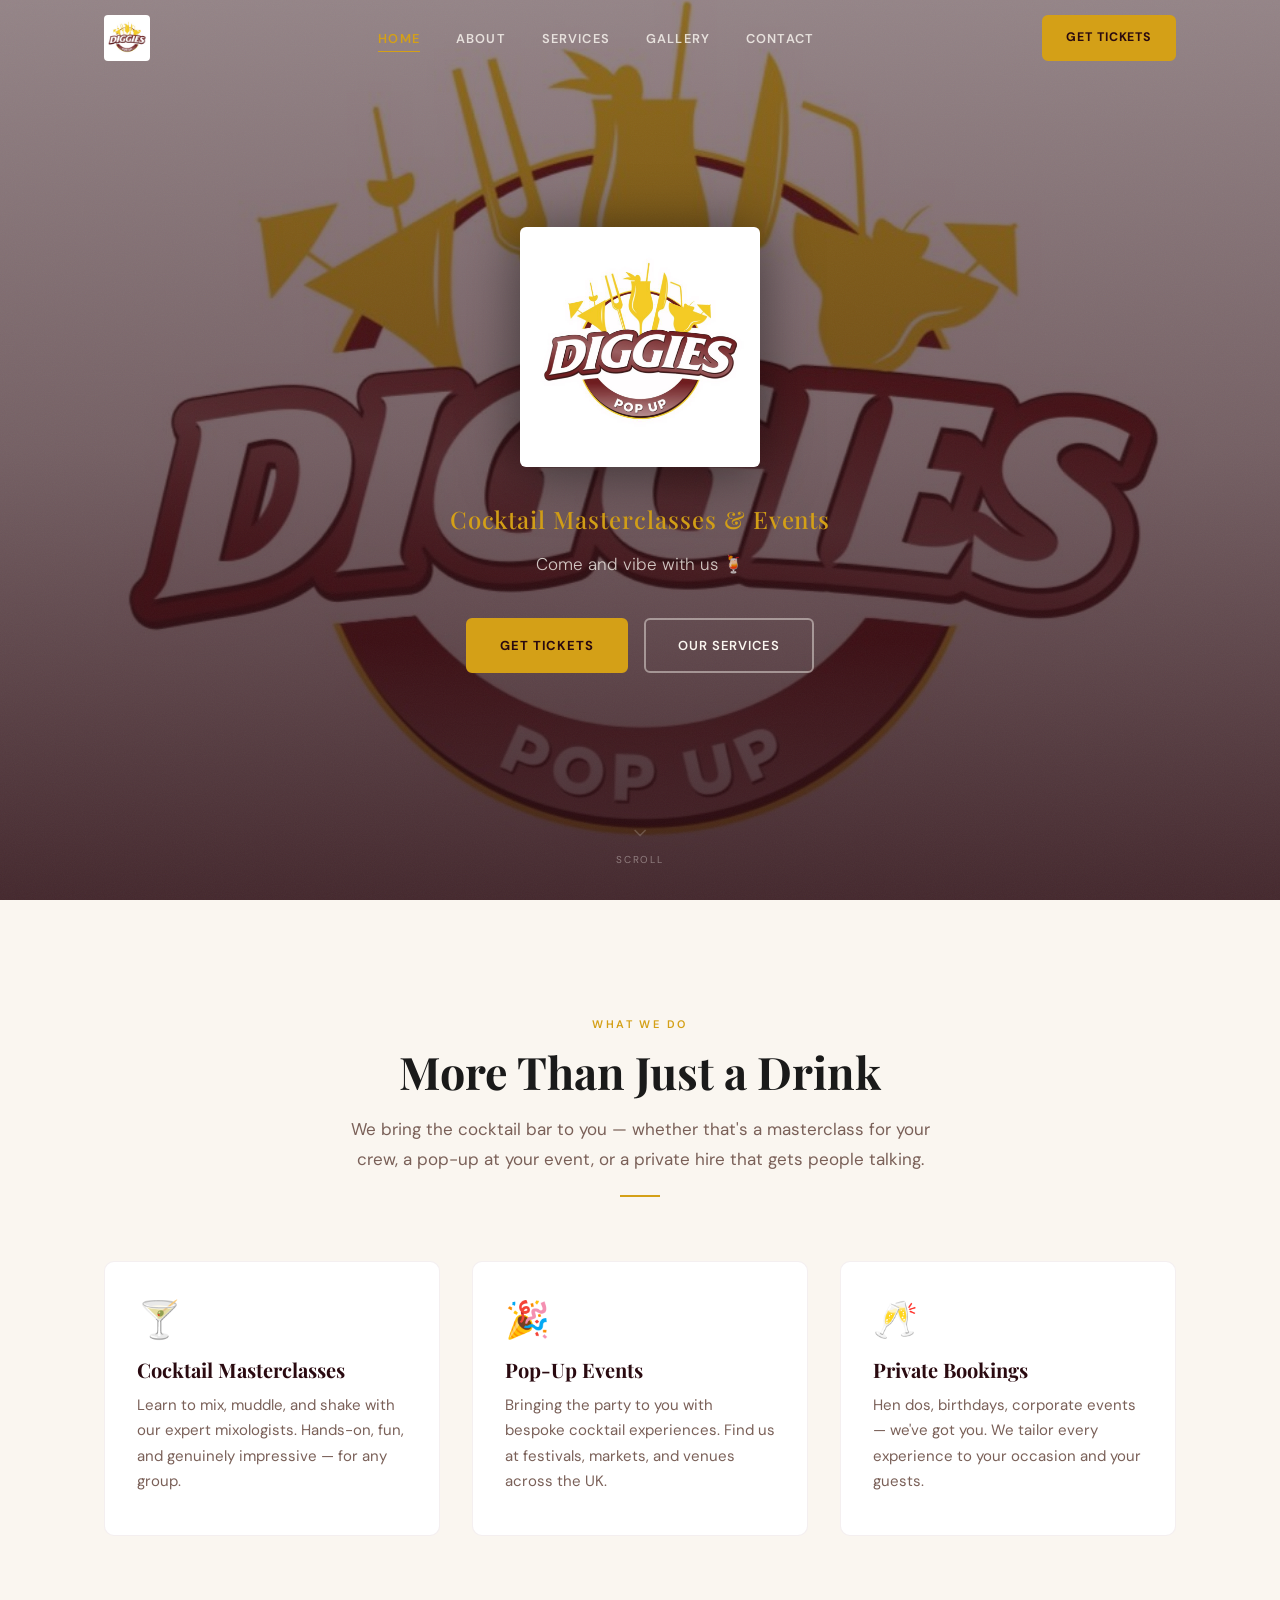
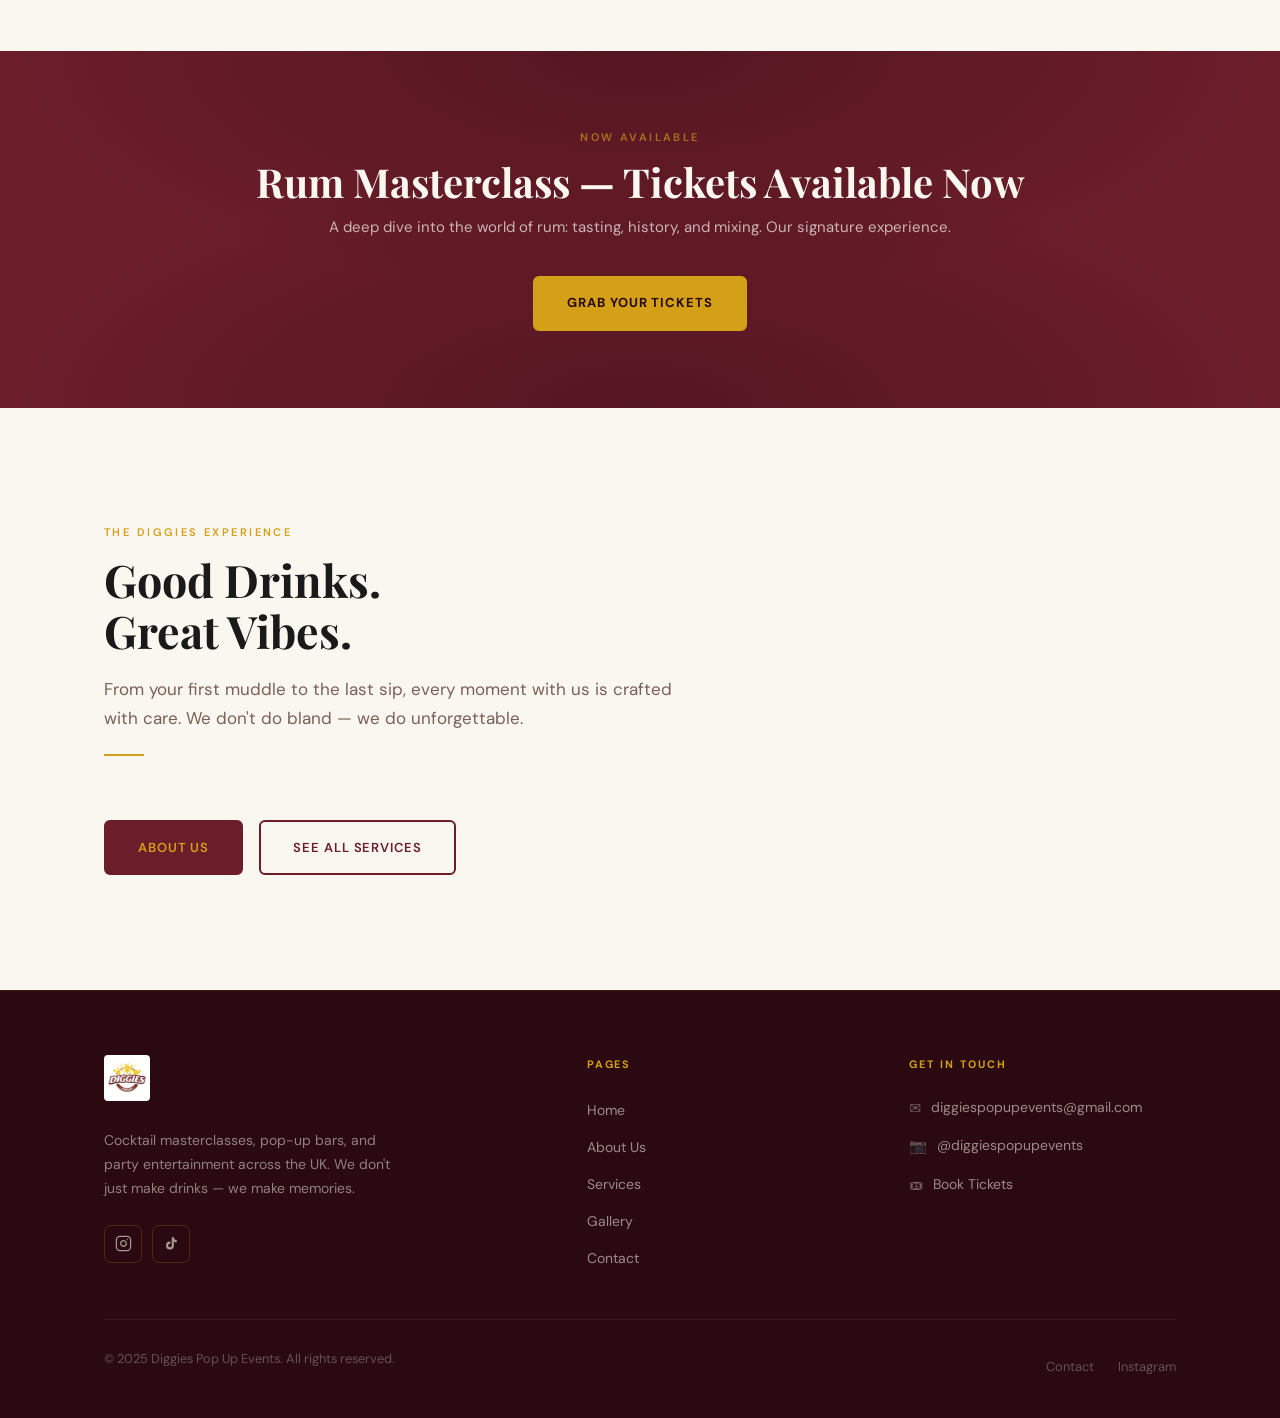
==== index.html @ a3505091 "Initial build — Diggies Pop Up Events website 5-page static site: Home (video hero), About, Services" ====
<!DOCTYPE html>
<html lang="en">
<head>
  <meta charset="UTF-8">
  <meta name="viewport" content="width=device-width, initial-scale=1.0">
  <meta name="description" content="Diggies Pop Up Events — Cocktail masterclasses, pop-up bars, and party entertainment. Book your next experience now!">

  <!-- Open Graph -->
  <meta property="og:type"        content="website">
  <meta property="og:title"       content="Diggies Pop Up Events — Cocktail Masterclasses &amp; Events">
  <meta property="og:description" content="Cocktail masterclasses, pop-up bars, and party entertainment. Book your next experience now!">
  <meta property="og:image"       content="assets/logo.jpg">
  <meta property="og:url"         content="https://diggiespopupevents.netlify.app/">

  <!-- Twitter Card -->
  <meta name="twitter:card"        content="summary_large_image">
  <meta name="twitter:title"       content="Diggies Pop Up Events">
  <meta name="twitter:description" content="Cocktail masterclasses, pop-up bars, and party entertainment.">
  <meta name="twitter:image"       content="assets/logo.jpg">

  <title>Diggies Pop Up Events — Cocktail Masterclasses &amp; Events</title>

  <!-- Favicon -->
  <link rel="icon"             type="image/jpeg" href="assets/logo.jpg">
  <link rel="apple-touch-icon"                   href="assets/logo.jpg">

  <!-- Fonts -->
  <link rel="preconnect" href="https://fonts.googleapis.com">
  <link rel="preconnect" href="https://fonts.gstatic.com" crossorigin>
  <link href="https://fonts.googleapis.com/css2?family=Playfair+Display:ital,wght@0,400;0,500;0,600;0,700;0,900;1,400;1,500&family=DM+Sans:ital,opsz,wght@0,9..40,300;0,9..40,400;0,9..40,500;0,9..40,600;1,9..40,400&display=swap" rel="stylesheet">

  <link rel="stylesheet" href="css/style.css">
</head>
<body class="page-home">

  <!-- ============================================================
       NAVIGATION
  ============================================================ -->
  <nav class="nav" role="navigation" aria-label="Main navigation">
    <div class="nav__inner">
      <a href="index.html" class="nav__logo" aria-label="Diggies Pop Up Events — Home">
        <img src="assets/logo.jpg" alt="Diggies Pop Up Events logo" width="46" height="46">
      </a>

      <ul class="nav__links" role="list">
        <li><a href="index.html"    class="nav__link active">Home</a></li>
        <li><a href="about.html"    class="nav__link">About</a></li>
        <li><a href="services.html" class="nav__link">Services</a></li>
        <li><a href="gallery.html"  class="nav__link">Gallery</a></li>
        <li><a href="contact.html"  class="nav__link">Contact</a></li>
      </ul>

      <div class="nav__cta">
        <a href="https://www.tickettailor.com/events/diggiespopupevents/2142839"
           target="_blank" rel="noopener noreferrer"
           class="btn btn--gold">Get Tickets</a>
      </div>

      <button class="nav__hamburger"
              aria-label="Open navigation menu"
              aria-expanded="false"
              aria-controls="mobile-menu">
        <span></span>
        <span></span>
        <span></span>
      </button>
    </div>
  </nav>

  <!-- Mobile slide-in panel -->
  <div class="nav__mobile" id="mobile-menu" role="dialog" aria-modal="true" aria-label="Navigation menu">
    <a href="index.html"    class="nav__mobile-link active">Home</a>
    <a href="about.html"    class="nav__mobile-link">About</a>
    <a href="services.html" class="nav__mobile-link">Services</a>
    <a href="gallery.html"  class="nav__mobile-link">Gallery</a>
    <a href="contact.html"  class="nav__mobile-link">Contact</a>
    <a href="https://www.tickettailor.com/events/diggiespopupevents/2142839"
       target="_blank" rel="noopener noreferrer"
       class="btn btn--gold">Get Tickets</a>
  </div>
  <div class="nav__overlay" aria-hidden="true"></div>

  <main>

    <!-- ============================================================
         HERO — Video Background
    ============================================================ -->
    <section class="hero" aria-label="Hero">
      <video
        class="hero__video"
        src="assets/intro.mp4"
        autoplay muted loop playsinline
        poster="assets/logo.jpg"
        aria-hidden="true">
      </video>

      <div class="hero__overlay" aria-hidden="true"></div>
      <div class="hero__grain"   aria-hidden="true"></div>

      <div class="hero__content">
        <img
          src="assets/logo.jpg"
          alt="Diggies Pop Up Events"
          class="hero__logo">

        <p class="hero__tagline">Cocktail Masterclasses &amp; Events</p>
        <p class="hero__subtagline">Come and vibe with us 🍹</p>

        <div class="hero__cta">
          <a href="https://www.tickettailor.com/events/diggiespopupevents/2142839"
             target="_blank" rel="noopener noreferrer"
             class="btn btn--gold">Get Tickets</a>
          <a href="services.html" class="btn btn--outline-cream">Our Services</a>
        </div>
      </div>

      <!-- Animated scroll hint -->
      <div class="scroll-indicator" aria-hidden="true">
        <svg xmlns="http://www.w3.org/2000/svg" width="20" height="20" viewBox="0 0 24 24"
             fill="none" stroke="currentColor" stroke-width="2" stroke-linecap="round" stroke-linejoin="round">
          <polyline points="6 9 12 15 18 9"/>
        </svg>
        <span>Scroll</span>
      </div>
    </section>

    <!-- ============================================================
         WHAT WE DO — 3 Cards
    ============================================================ -->
    <section class="section section--cream what-we-do" aria-labelledby="what-we-do-heading">
      <div class="container">
        <div class="section-header section-header--center">
          <span class="section-label">What We Do</span>
          <h2 class="section-title" id="what-we-do-heading">More Than Just a Drink</h2>
          <p class="section-intro">
            We bring the cocktail bar to you — whether that's a masterclass for your crew,
            a pop-up at your event, or a private hire that gets people talking.
          </p>
          <span class="gold-line"></span>
        </div>

        <div class="cards-grid">
          <div class="card reveal reveal-d1">
            <span class="card__icon">🍸</span>
            <h3 class="card__title">Cocktail Masterclasses</h3>
            <p class="card__text">
              Learn to mix, muddle, and shake with our expert mixologists.
              Hands-on, fun, and genuinely impressive — for any group.
            </p>
          </div>

          <div class="card reveal reveal-d2">
            <span class="card__icon">🎉</span>
            <h3 class="card__title">Pop-Up Events</h3>
            <p class="card__text">
              Bringing the party to you with bespoke cocktail experiences.
              Find us at festivals, markets, and venues across the UK.
            </p>
          </div>

          <div class="card reveal reveal-d3">
            <span class="card__icon">🥂</span>
            <h3 class="card__title">Private Bookings</h3>
            <p class="card__text">
              Hen dos, birthdays, corporate events — we've got you.
              We tailor every experience to your occasion and your guests.
            </p>
          </div>
        </div>
      </div>
    </section>

    <!-- ============================================================
         NEXT EVENT — Callout Banner
    ============================================================ -->
    <section class="event-banner" aria-labelledby="event-heading">
      <div class="container">
        <div class="event-banner__content reveal">
          <span class="event-banner__eyebrow">Now Available</span>
          <h2 class="event-banner__title" id="event-heading">Rum Masterclass — Tickets Available Now</h2>
          <p class="event-banner__subtitle">
            A deep dive into the world of rum: tasting, history, and mixing. Our signature experience.
          </p>
          <a href="https://www.tickettailor.com/events/diggiespopupevents/2142839"
             target="_blank" rel="noopener noreferrer"
             class="btn btn--gold">Grab Your Tickets</a>
        </div>
      </div>
    </section>

    <!-- ============================================================
         WHY CHOOSE US — Brief teaser
    ============================================================ -->
    <section class="section section--cream" aria-labelledby="vibe-heading">
      <div class="container">
        <div class="section-header">
          <span class="section-label">The Diggies Experience</span>
          <h2 class="section-title" id="vibe-heading">Good Drinks.<br>Great Vibes.</h2>
          <p class="section-intro">
            From your first muddle to the last sip, every moment with us is crafted with care.
            We don't do bland — we do unforgettable.
          </p>
          <span class="gold-line"></span>
        </div>

        <div style="display:flex;gap:1rem;flex-wrap:wrap;" class="reveal">
          <a href="about.html"    class="btn btn--primary">About Us</a>
          <a href="services.html" class="btn btn--outline-gold" style="color:var(--burgundy);border-color:var(--burgundy);">See All Services</a>
        </div>
      </div>
    </section>

  </main>

  <!-- ============================================================
       FOOTER
  ============================================================ -->
  <footer class="footer">
    <div class="container">
      <div class="footer__grid">

        <!-- Brand column -->
        <div class="footer__brand">
          <a href="index.html" class="footer__brand-logo">
            <img src="assets/logo.jpg" alt="Diggies Pop Up Events" width="46" height="46">
          </a>
          <p>Cocktail masterclasses, pop-up bars, and party entertainment across the UK. We don't just make drinks — we make memories.</p>
          <div class="footer__socials">
            <a href="https://www.instagram.com/diggiespopupevents"
               target="_blank" rel="noopener noreferrer"
               class="footer__social-btn" aria-label="Follow us on Instagram">
              <svg xmlns="http://www.w3.org/2000/svg" width="17" height="17" viewBox="0 0 24 24"
                   fill="none" stroke="currentColor" stroke-width="1.75" stroke-linecap="round" stroke-linejoin="round">
                <rect x="2" y="2" width="20" height="20" rx="5" ry="5"/>
                <path d="M16 11.37A4 4 0 1 1 12.63 8 4 4 0 0 1 16 11.37z"/>
                <line x1="17.5" y1="6.5" x2="17.51" y2="6.5"/>
              </svg>
            </a>
            <a href="https://www.tiktok.com/@diggiespopupevents"
               target="_blank" rel="noopener noreferrer"
               class="footer__social-btn" aria-label="Follow us on TikTok">
              <svg xmlns="http://www.w3.org/2000/svg" width="15" height="15" viewBox="0 0 24 24" fill="currentColor">
                <path d="M19.59 6.69a4.83 4.83 0 0 1-3.77-4.25V2h-3.45v13.67a2.89 2.89 0 0 1-2.88 2.5 2.89 2.89 0 0 1-2.89-2.89 2.89 2.89 0 0 1 2.89-2.89c.28 0 .54.04.79.1V9.01a6.27 6.27 0 0 0-.79-.05 6.34 6.34 0 0 0-6.34 6.34 6.34 6.34 0 0 0 6.34 6.34 6.34 6.34 0 0 0 6.33-6.34v-6.7a8.18 8.18 0 0 0 4.78 1.52v-3.4a4.85 4.85 0 0 1-1.01-.03z"/>
              </svg>
            </a>
          </div>
        </div>

        <!-- Navigation column -->
        <div>
          <p class="footer__col-title">Pages</p>
          <ul class="footer__nav-list" role="list">
            <li><a href="index.html"    class="footer__nav-link">Home</a></li>
            <li><a href="about.html"    class="footer__nav-link">About Us</a></li>
            <li><a href="services.html" class="footer__nav-link">Services</a></li>
            <li><a href="gallery.html"  class="footer__nav-link">Gallery</a></li>
            <li><a href="contact.html"  class="footer__nav-link">Contact</a></li>
          </ul>
        </div>

        <!-- Contact column -->
        <div>
          <p class="footer__col-title">Get In Touch</p>
          <ul class="footer__info-list" role="list">
            <li>
              <a href="mailto:diggiespopupevents@gmail.com" class="footer__info-item">
                <span class="info-icon">✉</span>
                diggiespopupevents@gmail.com
              </a>
            </li>
            <li>
              <a href="https://www.instagram.com/diggiespopupevents"
                 target="_blank" rel="noopener noreferrer"
                 class="footer__info-item">
                <span class="info-icon">📷</span>
                @diggiespopupevents
              </a>
            </li>
            <li>
              <a href="https://www.tickettailor.com/events/diggiespopupevents/2142839"
                 target="_blank" rel="noopener noreferrer"
                 class="footer__info-item">
                <span class="info-icon">🎟</span>
                Book Tickets
              </a>
            </li>
          </ul>
        </div>

      </div><!-- /footer__grid -->

      <div class="footer__bottom">
        <p class="footer__copy">© 2025 Diggies Pop Up Events. All rights reserved.</p>
        <div class="footer__bottom-links">
          <a href="contact.html" class="footer__bottom-link">Contact</a>
          <a href="https://www.instagram.com/diggiespopupevents" target="_blank" rel="noopener noreferrer" class="footer__bottom-link">Instagram</a>
        </div>
      </div>

    </div>
  </footer>

  <script src="js/main.js"></script>
</body>
</html>
---- css/style.css ----
/* ============================================================
   DIGGIES POP UP EVENTS — Main Stylesheet
   ============================================================ */

/* --- Google Fonts --- */
@import url('https://fonts.googleapis.com/css2?family=Playfair+Display:ital,wght@0,400;0,500;0,600;0,700;0,900;1,400;1,500&family=DM+Sans:ital,opsz,wght@0,9..40,300;0,9..40,400;0,9..40,500;0,9..40,600;1,9..40,400&display=swap');

/* ============================================================
   CSS VARIABLES
   ============================================================ */
:root {
  /* Brand Colours */
  --burgundy:       #6B1D2A;
  --burgundy-light: #8B2D3E;
  --gold:           #D4A017;
  --gold-light:     #E8B832;
  --dark:           #2A0A10;
  --cream:          #FAF6F0;
  --cream-dark:     #F0E8DC;
  --text-dark:      #1A1A1A;
  --text-muted:     #7A6058;
  --white:          #FFFFFF;

  /* Typography */
  --font-heading: 'Playfair Display', Georgia, 'Times New Roman', serif;
  --font-body:    'DM Sans', system-ui, -apple-system, sans-serif;

  /* Motion */
  --transition:      0.3s ease;
  --transition-slow: 0.5s ease;

  /* Geometry */
  --radius:    10px;
  --radius-sm: 6px;

  /* Layout */
  --nav-height:      76px;
  --container-max:   1200px;
  --container-pad:   clamp(1.5rem, 5vw, 4rem);
  --section-pad:     clamp(5rem, 9vw, 8rem);
}

/* ============================================================
   RESET & BASE
   ============================================================ */
*, *::before, *::after { box-sizing: border-box; margin: 0; padding: 0; }

html {
  scroll-behavior: smooth;
  font-size: 16px;
  -webkit-text-size-adjust: 100%;
}

body {
  font-family: var(--font-body);
  color: var(--text-dark);
  background-color: var(--cream);
  line-height: 1.7;
  overflow-x: hidden;
  -webkit-font-smoothing: antialiased;
  -moz-osx-font-smoothing: grayscale;
}

img, video { max-width: 100%; display: block; }
a { color: inherit; text-decoration: none; }
ul { list-style: none; }
button { cursor: pointer; border: none; background: none; font-family: inherit; }
p { margin-bottom: 1rem; }
p:last-child { margin-bottom: 0; }

/* ============================================================
   TYPOGRAPHY
   ============================================================ */
h1, h2, h3, h4, h5 {
  font-family: var(--font-heading);
  line-height: 1.15;
  font-weight: 700;
}

h1 { font-size: clamp(2.25rem, 5.5vw, 4rem); }
h2 { font-size: clamp(1.875rem, 3.5vw, 2.875rem); }
h3 { font-size: clamp(1.25rem, 2.5vw, 1.625rem); }
h4 { font-size: 1.125rem; }

/* ============================================================
   LAYOUT UTILITIES
   ============================================================ */
.container {
  max-width: var(--container-max);
  margin: 0 auto;
  padding: 0 var(--container-pad);
}

.section { padding: var(--section-pad) 0; }
.section--dark     { background-color: var(--dark);     color: var(--cream); }
.section--burgundy { background-color: var(--burgundy); color: var(--cream); }
.section--cream    { background-color: var(--cream);    color: var(--text-dark); }
.section--white    { background-color: var(--white);    color: var(--text-dark); }

.section-label {
  font-family: var(--font-body);
  font-size: 0.6875rem;
  font-weight: 600;
  letter-spacing: 0.22em;
  text-transform: uppercase;
  color: var(--gold);
  display: block;
  margin-bottom: 0.75rem;
}

.section-title {
  margin-bottom: 1.125rem;
}

.section-intro {
  font-size: 1.0625rem;
  color: var(--text-muted);
  max-width: 580px;
  line-height: 1.75;
}

.section--dark .section-intro,
.section--burgundy .section-intro {
  color: rgba(250, 246, 240, 0.72);
}

.section-header {
  margin-bottom: clamp(2.5rem, 5vw, 4.5rem);
}

.section-header--center {
  text-align: center;
}

.section-header--center .section-intro {
  margin: 0 auto;
}

/* Gold accent line */
.gold-line {
  display: block;
  width: 40px;
  height: 2px;
  background: var(--gold);
  margin-top: 1.25rem;
}

.section-header--center .gold-line {
  margin-left: auto;
  margin-right: auto;
}

/* ============================================================
   BUTTONS
   ============================================================ */
.btn {
  display: inline-flex;
  align-items: center;
  gap: 0.5rem;
  padding: 0.9rem 2rem;
  font-family: var(--font-body);
  font-size: 0.8125rem;
  font-weight: 600;
  letter-spacing: 0.07em;
  text-transform: uppercase;
  border-radius: var(--radius-sm);
  transition: all var(--transition);
  cursor: pointer;
  white-space: nowrap;
  position: relative;
}

.btn--primary {
  background-color: var(--burgundy);
  color: var(--gold);
  border: 2px solid var(--burgundy);
}
.btn--primary:hover {
  background-color: var(--dark);
  border-color: var(--dark);
  transform: translateY(-2px);
  box-shadow: 0 8px 24px rgba(42, 10, 16, 0.35);
}

.btn--gold {
  background-color: var(--gold);
  color: var(--dark);
  border: 2px solid var(--gold);
  font-weight: 700;
}
.btn--gold:hover {
  background-color: var(--gold-light);
  border-color: var(--gold-light);
  transform: translateY(-2px);
  box-shadow: 0 8px 24px rgba(212, 160, 23, 0.3);
}

.btn--outline-gold {
  background-color: transparent;
  color: var(--gold);
  border: 2px solid var(--gold);
}
.btn--outline-gold:hover {
  background-color: var(--gold);
  color: var(--dark);
  transform: translateY(-2px);
}

.btn--outline-cream {
  background-color: transparent;
  color: var(--cream);
  border: 2px solid rgba(250, 246, 240, 0.45);
}
.btn--outline-cream:hover {
  background-color: rgba(250, 246, 240, 0.1);
  border-color: var(--cream);
}

/* ============================================================
   NAVIGATION
   ============================================================ */
.nav {
  position: fixed;
  top: 0;
  left: 0;
  right: 0;
  z-index: 1000;
  height: var(--nav-height);
  transition: background-color 0.4s ease, box-shadow var(--transition), backdrop-filter 0.4s ease;
}

.nav--transparent { background-color: transparent; }

.nav--scrolled {
  background-color: rgba(42, 10, 16, 0.93);
  backdrop-filter: blur(14px);
  -webkit-backdrop-filter: blur(14px);
  box-shadow: 0 2px 24px rgba(0, 0, 0, 0.35);
}

.nav--solid {
  background-color: var(--dark);
  box-shadow: 0 2px 20px rgba(0, 0, 0, 0.25);
}

.nav__inner {
  max-width: var(--container-max);
  margin: 0 auto;
  padding: 0 var(--container-pad);
  height: 100%;
  display: flex;
  align-items: center;
  justify-content: space-between;
  gap: 2rem;
}

.nav__logo {
  flex-shrink: 0;
  display: flex;
  align-items: center;
  transition: opacity var(--transition);
}
.nav__logo:hover { opacity: 0.88; }
.nav__logo img {
  height: 46px;
  width: auto;
  object-fit: contain;
  border-radius: 4px;
}

.nav__links {
  display: flex;
  align-items: center;
  gap: 2.25rem;
}

.nav__link {
  font-size: 0.8rem;
  font-weight: 600;
  letter-spacing: 0.09em;
  text-transform: uppercase;
  color: rgba(250, 246, 240, 0.82);
  position: relative;
  transition: color var(--transition);
  padding-bottom: 2px;
}

.nav__link::after {
  content: '';
  position: absolute;
  bottom: -3px;
  left: 0;
  right: 0;
  height: 1px;
  background: var(--gold);
  transform: scaleX(0);
  transform-origin: left;
  transition: transform var(--transition);
}

.nav__link:hover,
.nav__link.active {
  color: var(--gold);
}

.nav__link:hover::after,
.nav__link.active::after {
  transform: scaleX(1);
}

.nav__cta { flex-shrink: 0; }
.nav__cta .btn {
  padding: 0.625rem 1.375rem;
  font-size: 0.775rem;
}

/* Hamburger */
.nav__hamburger {
  display: none;
  flex-direction: column;
  gap: 5px;
  padding: 8px;
  cursor: pointer;
  z-index: 1001;
  flex-shrink: 0;
}
.nav__hamburger span {
  display: block;
  width: 22px;
  height: 2px;
  background-color: var(--cream);
  border-radius: 2px;
  transition: all var(--transition);
  transform-origin: center;
}
.nav__hamburger.is-open span:nth-child(1) { transform: translateY(7px) rotate(45deg); }
.nav__hamburger.is-open span:nth-child(2) { opacity: 0; transform: scaleX(0); }
.nav__hamburger.is-open span:nth-child(3) { transform: translateY(-7px) rotate(-45deg); }

/* Mobile slide-in panel */
.nav__mobile {
  position: fixed;
  top: 0;
  right: 0;
  bottom: 0;
  width: min(300px, 82vw);
  background-color: var(--dark);
  z-index: 999;
  padding: calc(var(--nav-height) + 2.5rem) 2rem 2rem;
  display: flex;
  flex-direction: column;
  gap: 0;
  transform: translateX(100%);
  transition: transform 0.4s cubic-bezier(0.4, 0, 0.2, 1);
  border-left: 1px solid rgba(212, 160, 23, 0.18);
}
.nav__mobile.is-open { transform: translateX(0); }

.nav__mobile-link {
  font-family: var(--font-heading);
  font-size: 1.5rem;
  font-weight: 600;
  color: var(--cream);
  padding: 0.875rem 0;
  border-bottom: 1px solid rgba(250, 246, 240, 0.07);
  transition: color var(--transition);
  display: block;
}
.nav__mobile-link:hover,
.nav__mobile-link.active {
  color: var(--gold);
}
.nav__mobile .btn {
  margin-top: 2rem;
  text-align: center;
  justify-content: center;
}

.nav__overlay {
  position: fixed;
  inset: 0;
  background: rgba(0, 0, 0, 0.55);
  z-index: 998;
  opacity: 0;
  pointer-events: none;
  transition: opacity var(--transition-slow);
}
.nav__overlay.is-visible {
  opacity: 1;
  pointer-events: all;
}

/* ============================================================
   HERO SECTION (Homepage)
   ============================================================ */
.hero {
  position: relative;
  width: 100%;
  height: 100svh;
  min-height: 620px;
  display: flex;
  align-items: center;
  justify-content: center;
  overflow: hidden;
  text-align: center;
}

.hero__video {
  position: absolute;
  inset: 0;
  width: 100%;
  height: 100%;
  object-fit: cover;
  z-index: 0;
}

/* Layered overlay: dark gradient + vignette */
.hero__overlay {
  position: absolute;
  inset: 0;
  background:
    linear-gradient(to bottom,
      rgba(42, 10, 16, 0.5) 0%,
      rgba(42, 10, 16, 0.65) 50%,
      rgba(42, 10, 16, 0.88) 100%
    );
  z-index: 1;
}

/* Film-grain texture */
.hero__grain {
  position: absolute;
  inset: 0;
  z-index: 2;
  opacity: 0.045;
  background-image: url('data:image/svg+xml,<svg xmlns="http://www.w3.org/2000/svg" width="300" height="300"><filter id="n"><feTurbulence type="fractalNoise" baseFrequency="0.9" numOctaves="4" stitchTiles="stitch"/></filter><rect width="300" height="300" filter="url(%23n)"/></svg>');
  pointer-events: none;
}

.hero__content {
  position: relative;
  z-index: 3;
  padding: 2rem 1.5rem;
  max-width: 700px;
  animation: heroFadeUp 1s ease 0.15s both;
}

.hero__logo {
  max-width: clamp(150px, 28vw, 240px);
  margin: 0 auto 2rem;
  filter: drop-shadow(0 4px 28px rgba(0, 0, 0, 0.5));
  border-radius: 6px;
}

.hero__tagline {
  font-family: var(--font-heading);
  font-size: clamp(1.0625rem, 2.5vw, 1.5rem);
  font-weight: 500;
  color: var(--gold);
  letter-spacing: 0.04em;
  margin-bottom: 0.625rem;
}

.hero__subtagline {
  font-family: var(--font-body);
  font-size: clamp(0.9375rem, 2vw, 1.0625rem);
  color: rgba(250, 246, 240, 0.78);
  margin-bottom: 2.5rem;
  font-weight: 300;
}

.hero__cta {
  display: flex;
  flex-wrap: wrap;
  gap: 1rem;
  justify-content: center;
}

/* Animated scroll chevron */
.scroll-indicator {
  position: absolute;
  bottom: 2rem;
  left: 50%;
  transform: translateX(-50%);
  z-index: 3;
  display: flex;
  flex-direction: column;
  align-items: center;
  gap: 0.5rem;
  color: rgba(250, 246, 240, 0.4);
  font-size: 0.625rem;
  letter-spacing: 0.18em;
  text-transform: uppercase;
  animation: scrollBounce 2.5s ease-in-out infinite;
  pointer-events: none;
}
.scroll-indicator svg { opacity: 0.5; }

/* ============================================================
   PAGE BANNER (inner pages)
   ============================================================ */
.page-banner {
  position: relative;
  background-color: var(--dark);
  padding: calc(var(--nav-height) + 4rem) 0 4rem;
  overflow: hidden;
  text-align: center;
}

/* Subtle radial glow */
.page-banner::before {
  content: '';
  position: absolute;
  inset: 0;
  background:
    radial-gradient(ellipse 60% 80% at 25% 50%, rgba(107, 29, 42, 0.35) 0%, transparent 70%),
    radial-gradient(ellipse 60% 80% at 75% 50%, rgba(107, 29, 42, 0.2) 0%, transparent 70%);
  pointer-events: none;
}

/* Grain overlay */
.page-banner::after {
  content: '';
  position: absolute;
  inset: 0;
  opacity: 0.035;
  background-image: url('data:image/svg+xml,<svg xmlns="http://www.w3.org/2000/svg" width="300" height="300"><filter id="n"><feTurbulence type="fractalNoise" baseFrequency="0.9" numOctaves="4" stitchTiles="stitch"/></filter><rect width="300" height="300" filter="url(%23n)"/></svg>');
  pointer-events: none;
}

.page-banner__content { position: relative; z-index: 1; }

.page-banner__label {
  font-size: 0.6875rem;
  font-weight: 600;
  letter-spacing: 0.22em;
  text-transform: uppercase;
  color: rgba(212, 160, 23, 0.75);
  display: block;
  margin-bottom: 0.75rem;
}

.page-banner__title {
  font-family: var(--font-heading);
  font-size: clamp(2.25rem, 5.5vw, 3.75rem);
  color: var(--cream);
  font-weight: 700;
}

.page-banner__line {
  display: block;
  width: 40px;
  height: 2px;
  background: var(--gold);
  margin: 1.375rem auto 0;
}

/* ============================================================
   HOME — WHAT WE DO
   ============================================================ */
.cards-grid {
  display: grid;
  grid-template-columns: repeat(3, 1fr);
  gap: 2rem;
}

.card {
  background: var(--white);
  border-radius: var(--radius);
  padding: 2.5rem 2rem;
  border: 1px solid rgba(107, 29, 42, 0.07);
  transition: all var(--transition);
  position: relative;
  overflow: hidden;
}

.card::after {
  content: '';
  position: absolute;
  bottom: 0;
  left: 0;
  right: 0;
  height: 2px;
  background: linear-gradient(90deg, var(--burgundy), var(--gold));
  transform: scaleX(0);
  transform-origin: left;
  transition: transform var(--transition);
}

.card:hover {
  transform: translateY(-5px);
  box-shadow: 0 16px 48px rgba(42, 10, 16, 0.1);
  border-color: rgba(107, 29, 42, 0.12);
}
.card:hover::after { transform: scaleX(1); }

.card__icon {
  font-size: 2.25rem;
  margin-bottom: 1.25rem;
  display: block;
  line-height: 1;
}

.card__title {
  font-family: var(--font-heading);
  font-size: 1.25rem;
  font-weight: 700;
  color: var(--dark);
  margin-bottom: 0.75rem;
}

.card__text {
  font-size: 0.9375rem;
  color: var(--text-muted);
  line-height: 1.7;
  margin-bottom: 0;
}

/* ============================================================
   HOME — EVENT CALLOUT BANNER
   ============================================================ */
.event-banner {
  background-color: var(--burgundy);
  padding: clamp(3.5rem, 6vw, 5rem) 0;
  text-align: center;
  position: relative;
  overflow: hidden;
}

.event-banner::before {
  content: '';
  position: absolute;
  inset: 0;
  background:
    radial-gradient(ellipse 70% 100% at 50% 0%, rgba(42, 10, 16, 0.35) 0%, transparent 70%),
    radial-gradient(ellipse 70% 100% at 50% 100%, rgba(42, 10, 16, 0.35) 0%, transparent 70%);
  pointer-events: none;
}

.event-banner__content { position: relative; z-index: 1; }

.event-banner__eyebrow {
  font-size: 0.6875rem;
  font-weight: 600;
  letter-spacing: 0.22em;
  text-transform: uppercase;
  color: rgba(212, 160, 23, 0.65);
  display: block;
  margin-bottom: 0.75rem;
}

.event-banner__title {
  font-family: var(--font-heading);
  font-size: clamp(1.625rem, 3.5vw, 2.5rem);
  color: var(--cream);
  margin-bottom: 0.625rem;
}

.event-banner__subtitle {
  color: rgba(250, 246, 240, 0.7);
  margin-bottom: 2.25rem;
  font-size: 0.9375rem;
}

/* ============================================================
   SERVICES GRID
   ============================================================ */
.services-grid {
  display: grid;
  grid-template-columns: repeat(2, 1fr);
  gap: 1.75rem;
}

.service-card {
  background: var(--white);
  border-radius: var(--radius);
  padding: 2.5rem 2.25rem;
  border: 1px solid rgba(107, 29, 42, 0.07);
  transition: all var(--transition);
  display: flex;
  flex-direction: column;
  position: relative;
}

.service-card--featured {
  background: var(--dark);
  border-color: rgba(212, 160, 23, 0.22);
  color: var(--cream);
}

.service-card:hover {
  transform: translateY(-4px);
  box-shadow: 0 14px 44px rgba(42, 10, 16, 0.1);
}
.service-card--featured:hover {
  box-shadow: 0 14px 44px rgba(0, 0, 0, 0.4);
}

.service-card__badge {
  position: absolute;
  top: 1.5rem;
  right: 1.5rem;
  font-size: 0.65rem;
  font-weight: 700;
  letter-spacing: 0.1em;
  text-transform: uppercase;
  color: var(--dark);
  background: var(--gold);
  padding: 0.25rem 0.625rem;
  border-radius: 4px;
}

.service-card__icon {
  font-size: 2.25rem;
  margin-bottom: 1.25rem;
  display: block;
  line-height: 1;
}

.service-card__title {
  font-family: var(--font-heading);
  font-size: 1.375rem;
  font-weight: 700;
  color: var(--dark);
  margin-bottom: 0.875rem;
}
.service-card--featured .service-card__title { color: var(--gold); }

.service-card__text {
  font-size: 0.9375rem;
  color: var(--text-muted);
  line-height: 1.75;
  margin-bottom: 1.75rem;
  flex: 1;
}
.service-card--featured .service-card__text { color: rgba(250, 246, 240, 0.7); }

.service-card__link { margin-top: auto; }

/* ============================================================
   ABOUT PAGE
   ============================================================ */
.about-layout {
  display: grid;
  grid-template-columns: 1.1fr 0.9fr;
  gap: 5rem;
  align-items: start;
}

.about-text .section-title { margin-bottom: 1.5rem; }

.about-text p {
  font-size: 1rem;
  color: var(--text-muted);
  line-height: 1.85;
  margin-bottom: 1.25rem;
}
.about-text p:last-child { margin-bottom: 0; }

.about-text strong {
  color: var(--text-dark);
  font-weight: 600;
}

.about-aside {
  position: sticky;
  top: calc(var(--nav-height) + 2rem);
}

/* Pullquote card */
.pullquote {
  background: var(--dark);
  border-radius: var(--radius);
  padding: 2.5rem;
  position: relative;
  overflow: hidden;
  margin-bottom: 1.75rem;
}

.pullquote::before {
  content: '\201C';
  position: absolute;
  top: -1rem;
  left: 1rem;
  font-family: var(--font-heading);
  font-size: 9rem;
  line-height: 1;
  color: rgba(212, 160, 23, 0.1);
  font-weight: 900;
  pointer-events: none;
}

.pullquote p {
  font-family: var(--font-heading);
  font-size: 1.25rem;
  font-style: italic;
  color: var(--cream);
  line-height: 1.55;
  position: relative;
  z-index: 1;
  margin-bottom: 0;
}

.pullquote__bar {
  display: block;
  width: 40px;
  height: 2px;
  background: var(--gold);
  margin-top: 1.5rem;
}

/* Why Choose Us */
.why-section { background: var(--dark); }

.why-grid {
  display: grid;
  grid-template-columns: repeat(2, 1fr);
  gap: 2rem;
}

.why-item {
  display: flex;
  gap: 1.25rem;
  align-items: flex-start;
}

.why-item__icon {
  width: 50px;
  height: 50px;
  background: rgba(212, 160, 23, 0.1);
  border-radius: 8px;
  display: flex;
  align-items: center;
  justify-content: center;
  font-size: 1.375rem;
  flex-shrink: 0;
  border: 1px solid rgba(212, 160, 23, 0.18);
  transition: all var(--transition);
}

.why-item:hover .why-item__icon {
  background: rgba(212, 160, 23, 0.18);
  border-color: rgba(212, 160, 23, 0.35);
}

.why-item__title {
  font-family: var(--font-body);
  font-weight: 700;
  font-size: 0.9375rem;
  color: var(--cream);
  margin-bottom: 0.375rem;
}

.why-item__text {
  font-size: 0.875rem;
  color: rgba(250, 246, 240, 0.6);
  line-height: 1.65;
  margin-bottom: 0;
}

/* ============================================================
   GALLERY
   ============================================================ */
.gallery-section { background: var(--cream); }

.gallery-grid {
  display: grid;
  grid-template-columns: repeat(3, 1fr);
  gap: 1.125rem;
}

.gallery-item {
  position: relative;
  aspect-ratio: 4 / 3;
  border-radius: var(--radius);
  overflow: hidden;
  background: var(--dark);
  border: 1px solid rgba(212, 160, 23, 0.12);
  transition: transform var(--transition), box-shadow var(--transition);
}

.gallery-item:nth-child(1) { grid-column: span 2; }
.gallery-item:nth-child(5) { grid-column: span 2; }

.gallery-item:hover {
  transform: translateY(-3px);
  box-shadow: 0 12px 36px rgba(42, 10, 16, 0.18);
}

.gallery-item img {
  width: 100%;
  height: 100%;
  object-fit: cover;
  transition: transform 0.55s ease;
}
.gallery-item:hover img { transform: scale(1.04); }

/* Placeholder (before images are added) */
.gallery-placeholder {
  position: absolute;
  inset: 0;
  display: flex;
  flex-direction: column;
  align-items: center;
  justify-content: center;
  gap: 0.75rem;
  background: linear-gradient(
    145deg,
    rgba(107, 29, 42, 0.45) 0%,
    rgba(42, 10, 16, 0.85) 100%
  );
  padding: 1rem;
  text-align: center;
}

.gallery-placeholder__icon { font-size: 1.75rem; opacity: 0.45; }

.gallery-placeholder__text {
  font-size: 0.7rem;
  font-weight: 600;
  letter-spacing: 0.14em;
  text-transform: uppercase;
  color: rgba(212, 160, 23, 0.55);
}

/* Instagram CTA block */
.gallery-cta {
  margin-top: 3rem;
  background: var(--dark);
  border-radius: var(--radius);
  padding: 3rem 2.5rem;
  text-align: center;
  border: 1px solid rgba(212, 160, 23, 0.15);
  display: flex;
  flex-direction: column;
  align-items: center;
  gap: 1rem;
}

.gallery-cta h3 {
  color: var(--cream);
  margin-bottom: 0;
}

.gallery-cta p {
  color: rgba(250, 246, 240, 0.62);
  font-size: 0.9375rem;
  max-width: 420px;
  margin-bottom: 0;
}

/* ============================================================
   CONTACT PAGE
   ============================================================ */
.contact-intro {
  text-align: center;
  max-width: 520px;
  margin: 0 auto 3.5rem;
}

.contact-intro p {
  font-size: 1.0625rem;
  color: var(--text-muted);
  margin-bottom: 0;
  line-height: 1.8;
}

.contact-cards {
  display: grid;
  grid-template-columns: repeat(3, 1fr);
  gap: 1.5rem;
  max-width: 860px;
  margin: 0 auto;
}

.contact-card {
  background: var(--white);
  border-radius: var(--radius);
  padding: 2rem 1.75rem;
  border: 1px solid rgba(107, 29, 42, 0.07);
  display: flex;
  flex-direction: column;
  align-items: flex-start;
  gap: 0.75rem;
  transition: all var(--transition);
  color: inherit;
}

a.contact-card:hover {
  transform: translateY(-4px);
  box-shadow: 0 12px 36px rgba(42, 10, 16, 0.1);
  border-color: rgba(212, 160, 23, 0.28);
}

.contact-card__icon {
  width: 50px;
  height: 50px;
  background: rgba(107, 29, 42, 0.07);
  border-radius: 8px;
  display: flex;
  align-items: center;
  justify-content: center;
  font-size: 1.375rem;
  transition: background var(--transition);
}
a.contact-card:hover .contact-card__icon {
  background: rgba(212, 160, 23, 0.12);
}

.contact-card__label {
  font-size: 0.6875rem;
  font-weight: 600;
  letter-spacing: 0.14em;
  text-transform: uppercase;
  color: var(--text-muted);
}

.contact-card__value {
  font-family: var(--font-heading);
  font-size: 1.0625rem;
  font-weight: 600;
  color: var(--dark);
  word-break: break-all;
}

.contact-card__arrow {
  font-size: 0.8125rem;
  font-weight: 600;
  color: var(--burgundy);
  letter-spacing: 0.04em;
  margin-top: auto;
  padding-top: 0.5rem;
  display: flex;
  align-items: center;
  gap: 0.375rem;
  transition: gap var(--transition);
}
a.contact-card:hover .contact-card__arrow { gap: 0.625rem; }

/* Tickets feature strip */
.contact-tickets {
  max-width: 860px;
  margin: 1.75rem auto 0;
  background: var(--dark);
  border-radius: var(--radius);
  padding: 2.5rem 3rem;
  display: flex;
  align-items: center;
  justify-content: space-between;
  gap: 2.5rem;
  border: 1px solid rgba(212, 160, 23, 0.18);
  position: relative;
  overflow: hidden;
}

.contact-tickets::before {
  content: '🎟';
  position: absolute;
  right: 2rem;
  top: 50%;
  transform: translateY(-50%);
  font-size: 6rem;
  opacity: 0.05;
  pointer-events: none;
}

.contact-tickets__text h3 {
  color: var(--gold);
  margin-bottom: 0.375rem;
  font-size: 1.5rem;
}

.contact-tickets__text p {
  color: rgba(250, 246, 240, 0.65);
  font-size: 0.9375rem;
  margin-bottom: 0;
}

/* ============================================================
   FOOTER
   ============================================================ */
.footer {
  background-color: var(--dark);
  color: var(--cream);
  padding: clamp(3rem, 5vw, 5rem) 0 2rem;
  border-top: 1px solid rgba(212, 160, 23, 0.12);
}

.footer__grid {
  display: grid;
  grid-template-columns: 1.6fr 1fr 1fr;
  gap: 3.5rem;
  padding-bottom: 3rem;
  border-bottom: 1px solid rgba(250, 246, 240, 0.06);
}

.footer__brand-logo {
  display: inline-block;
  margin-bottom: 1.25rem;
}
.footer__brand-logo img {
  height: 46px;
  width: auto;
  border-radius: 4px;
}

.footer__brand p {
  font-size: 0.875rem;
  color: rgba(250, 246, 240, 0.5);
  line-height: 1.7;
  margin-bottom: 1.5rem;
  max-width: 300px;
}

.footer__socials {
  display: flex;
  gap: 0.625rem;
}

.footer__social-btn {
  width: 38px;
  height: 38px;
  border-radius: 7px;
  border: 1px solid rgba(212, 160, 23, 0.22);
  display: flex;
  align-items: center;
  justify-content: center;
  color: rgba(250, 246, 240, 0.6);
  transition: all var(--transition);
}
.footer__social-btn:hover {
  border-color: var(--gold);
  color: var(--gold);
  background: rgba(212, 160, 23, 0.08);
}

.footer__col-title {
  font-family: var(--font-body);
  font-size: 0.675rem;
  font-weight: 700;
  letter-spacing: 0.18em;
  text-transform: uppercase;
  color: var(--gold);
  margin-bottom: 1.375rem;
}

.footer__nav-list {
  display: flex;
  flex-direction: column;
  gap: 0.625rem;
}

.footer__nav-link {
  font-size: 0.875rem;
  color: rgba(250, 246, 240, 0.55);
  transition: color var(--transition);
}
.footer__nav-link:hover { color: var(--cream); }

.footer__info-list {
  display: flex;
  flex-direction: column;
  gap: 0.875rem;
}

.footer__info-item {
  display: flex;
  align-items: center;
  gap: 0.625rem;
  font-size: 0.875rem;
  color: rgba(250, 246, 240, 0.55);
  transition: color var(--transition);
}
.footer__info-item:hover { color: var(--cream); }
.footer__info-item .info-icon { font-size: 0.9rem; opacity: 0.65; flex-shrink: 0; }

.footer__bottom {
  padding-top: 1.75rem;
  display: flex;
  align-items: center;
  justify-content: space-between;
  flex-wrap: wrap;
  gap: 0.75rem;
}

.footer__copy {
  font-size: 0.8rem;
  color: rgba(250, 246, 240, 0.3);
}

.footer__bottom-links {
  display: flex;
  gap: 1.5rem;
}
.footer__bottom-link {
  font-size: 0.8rem;
  color: rgba(250, 246, 240, 0.3);
  transition: color var(--transition);
}
.footer__bottom-link:hover { color: rgba(250, 246, 240, 0.6); }

/* ============================================================
   SCROLL REVEAL ANIMATIONS
   ============================================================ */
.reveal {
  opacity: 0;
  transform: translateY(22px);
  transition: opacity 0.7s ease, transform 0.7s ease;
}
.reveal.is-visible { opacity: 1; transform: translateY(0); }
.reveal-d1 { transition-delay: 0.1s; }
.reveal-d2 { transition-delay: 0.2s; }
.reveal-d3 { transition-delay: 0.3s; }
.reveal-d4 { transition-delay: 0.4s; }

/* ============================================================
   KEYFRAME ANIMATIONS
   ============================================================ */
@keyframes heroFadeUp {
  from { opacity: 0; transform: translateY(32px); }
  to   { opacity: 1; transform: translateY(0);    }
}

@keyframes scrollBounce {
  0%, 100% { transform: translateX(-50%) translateY(0); }
  50%       { transform: translateX(-50%) translateY(7px); }
}

/* ============================================================
   RESPONSIVE — TABLET (≤ 1024px)
   ============================================================ */
@media (max-width: 1024px) {
  .about-layout {
    grid-template-columns: 1fr;
    gap: 3rem;
  }
  .about-aside { position: static; }
}

/* ============================================================
   RESPONSIVE — MOBILE (≤ 768px)
   ============================================================ */
@media (max-width: 768px) {
  :root {
    --nav-height: 64px;
    --section-pad: clamp(3.5rem, 7vw, 5rem);
  }

  /* Hide desktop nav items, show hamburger */
  .nav__links,
  .nav__cta { display: none; }
  .nav__hamburger { display: flex; }

  /* Stack cards */
  .cards-grid            { grid-template-columns: 1fr; }
  .services-grid         { grid-template-columns: 1fr; }
  .why-grid              { grid-template-columns: 1fr; }
  .contact-cards         { grid-template-columns: 1fr; }

  /* Reset any explicit grid spans on mobile */
  .services-grid .service-card { grid-column: span 1 !important; }

  /* Gallery — single column */
  .gallery-grid          { grid-template-columns: 1fr; }
  .gallery-item:nth-child(1),
  .gallery-item:nth-child(5) { grid-column: span 1; }

  /* Tickets strip stacks */
  .contact-tickets {
    flex-direction: column;
    text-align: center;
    padding: 2rem 1.75rem;
  }
  .contact-tickets::before { display: none; }

  /* Footer grid stacks */
  .footer__grid {
    grid-template-columns: 1fr;
    gap: 2rem;
  }

  .footer__bottom {
    flex-direction: column;
    text-align: center;
  }
}

@media (max-width: 480px) {
  .hero__cta {
    flex-direction: column;
    align-items: center;
  }
  .hero__cta .btn {
    width: 100%;
    justify-content: center;
  }
}

/* Tablet: 2-col services, 1-col about */
@media (min-width: 481px) and (max-width: 768px) {
  .services-grid  { grid-template-columns: 1fr; }
  .contact-cards  { grid-template-columns: repeat(2, 1fr); }
  .gallery-grid   { grid-template-columns: repeat(2, 1fr); }
  .gallery-item:nth-child(1),
  .gallery-item:nth-child(5) { grid-column: span 1; }
}
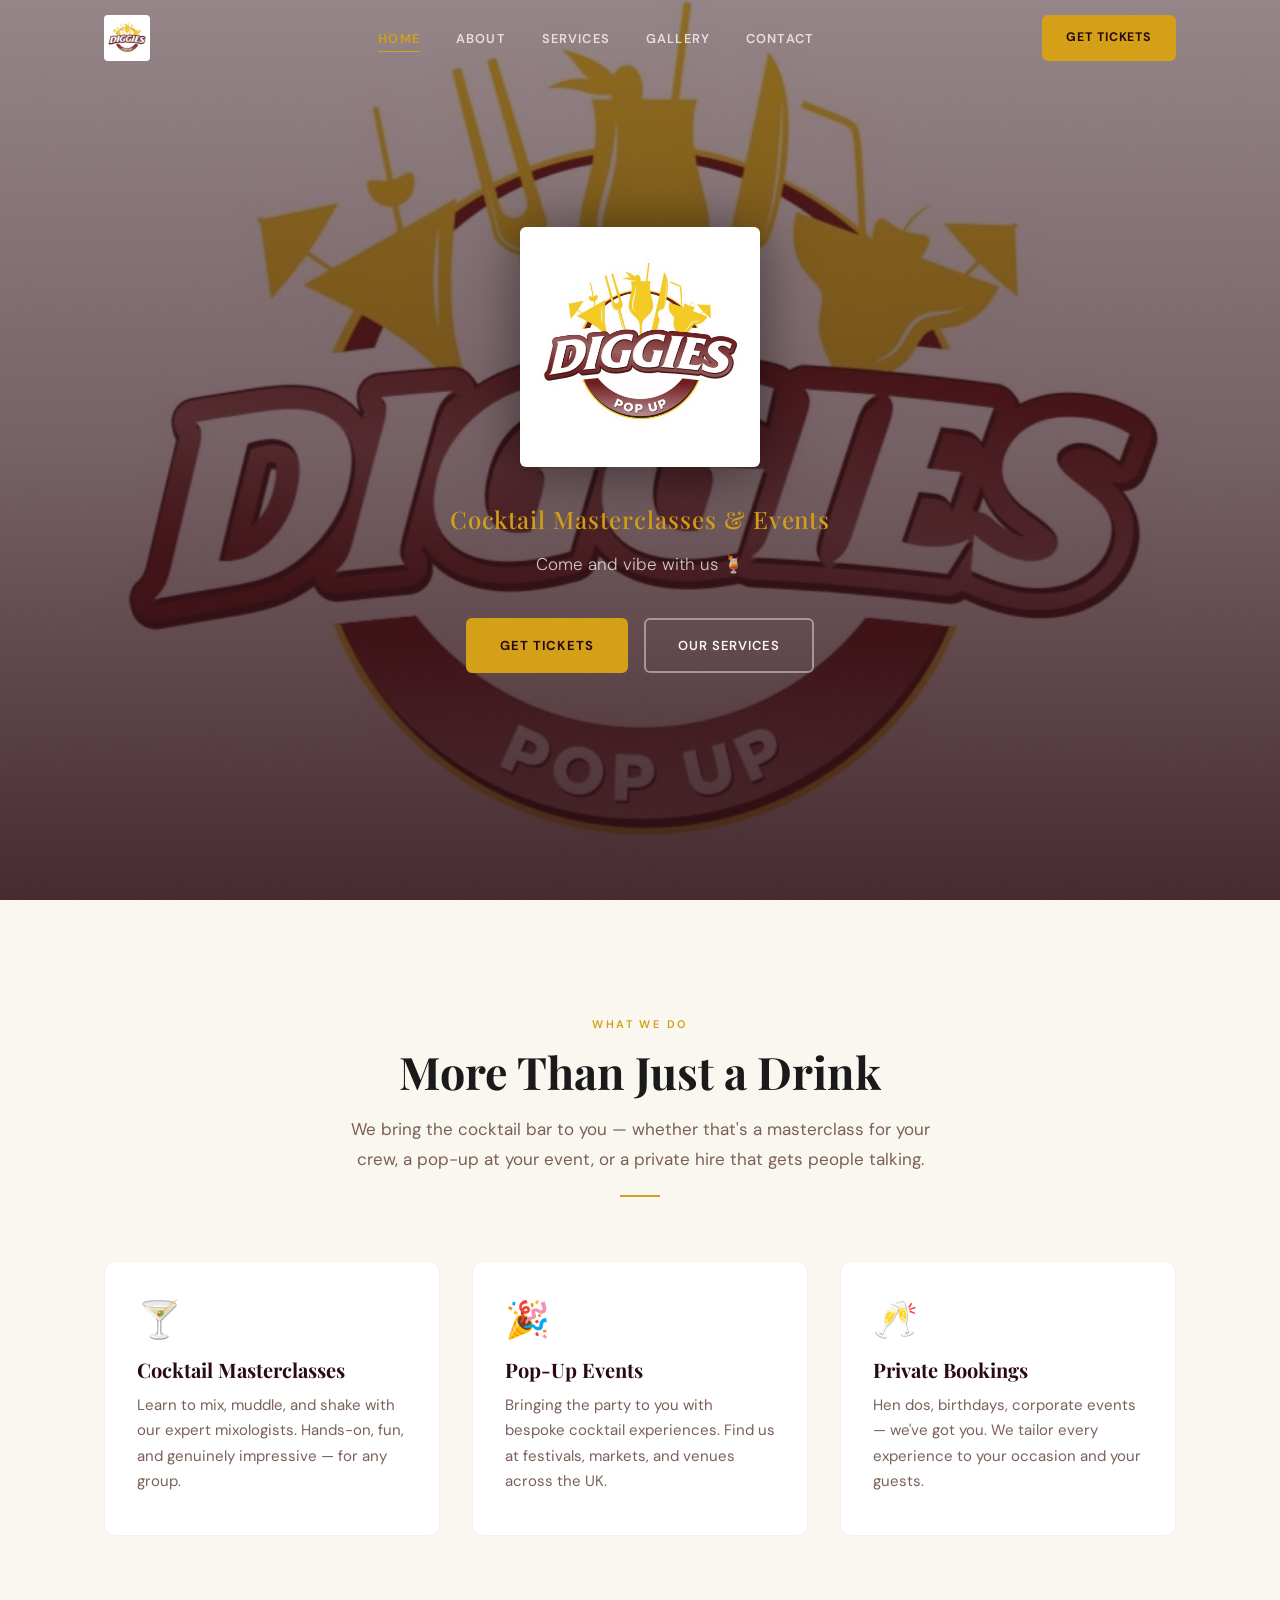
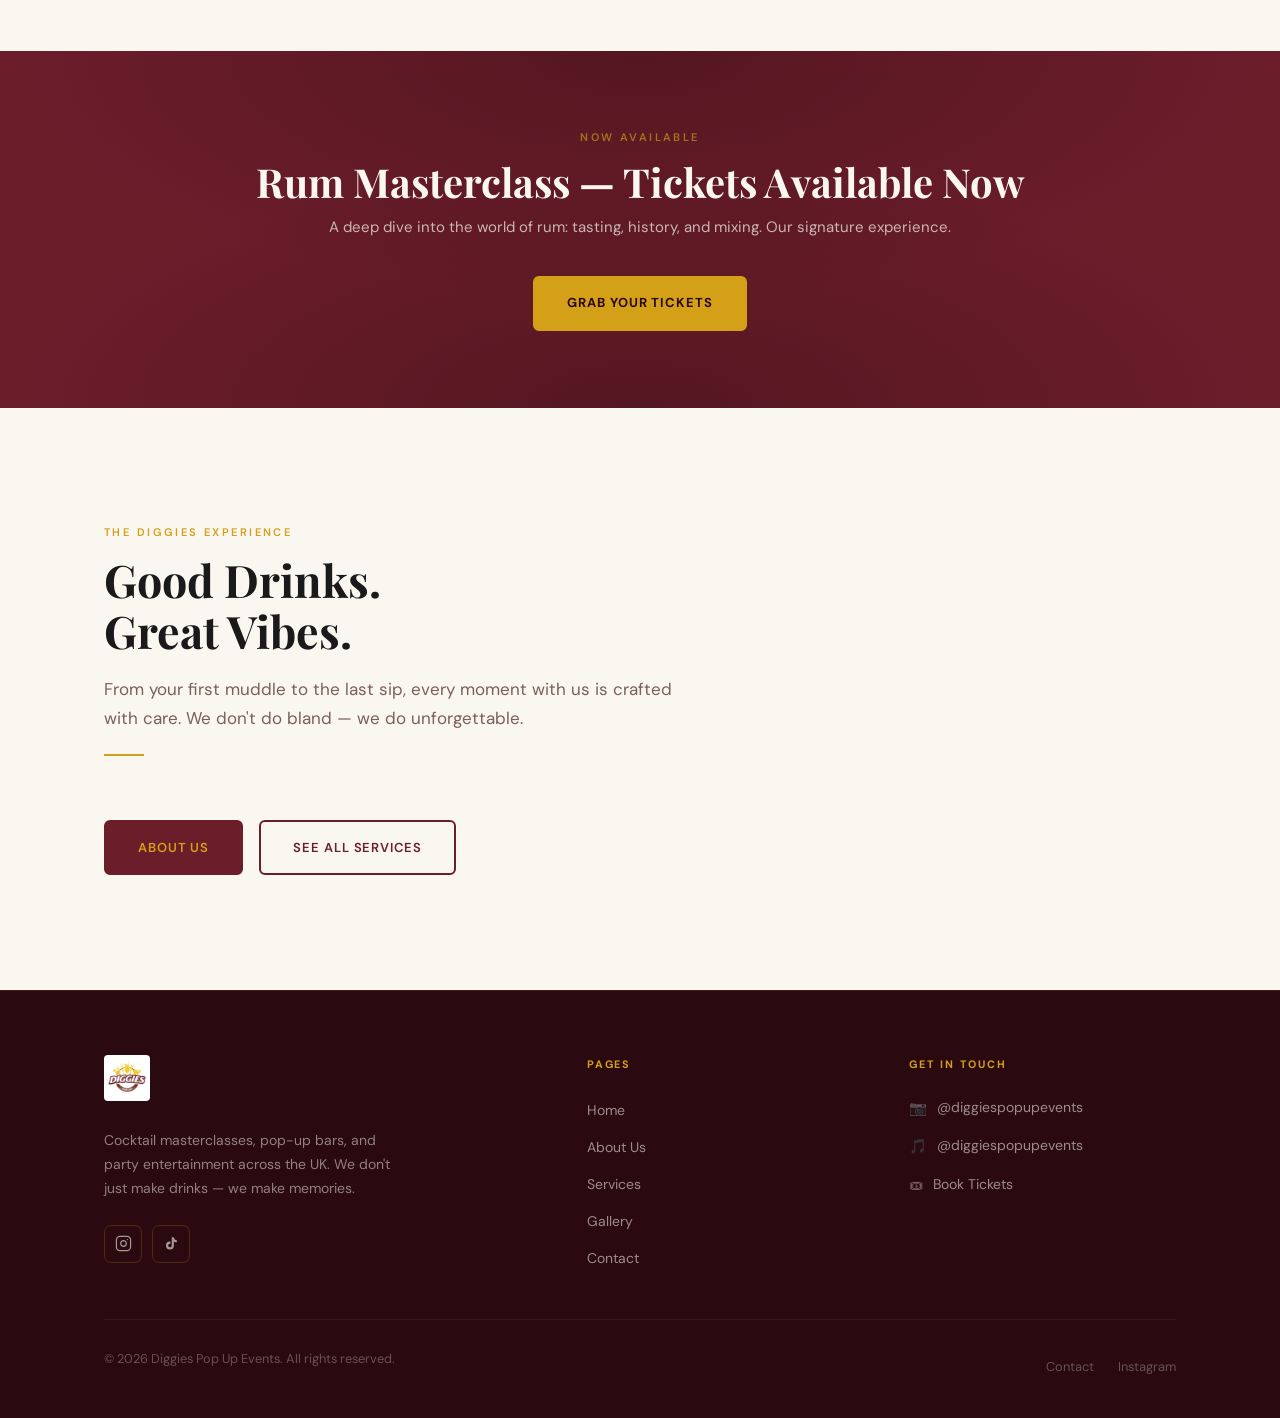
==== commit 4973b8ad: "Update footer year, remove email, add TikTok to footer, add enquiry form" ====
--- a/index.html
+++ b/index.html
@@ -114,14 +114,6 @@
         </div>
       </div>
 
-      <!-- Animated scroll hint -->
-      <div class="scroll-indicator" aria-hidden="true">
-        <svg xmlns="http://www.w3.org/2000/svg" width="20" height="20" viewBox="0 0 24 24"
-             fill="none" stroke="currentColor" stroke-width="2" stroke-linecap="round" stroke-linejoin="round">
-          <polyline points="6 9 12 15 18 9"/>
-        </svg>
-        <span>Scroll</span>
-      </div>
     </section>
 
     <!-- ============================================================
@@ -263,16 +255,18 @@
           <p class="footer__col-title">Get In Touch</p>
           <ul class="footer__info-list" role="list">
             <li>
-              <a href="mailto:diggiespopupevents@gmail.com" class="footer__info-item">
-                <span class="info-icon">✉</span>
-                diggiespopupevents@gmail.com
-              </a>
-            </li>
-            <li>
               <a href="https://www.instagram.com/diggiespopupevents"
                  target="_blank" rel="noopener noreferrer"
                  class="footer__info-item">
                 <span class="info-icon">📷</span>
+                @diggiespopupevents
+              </a>
+            </li>
+            <li>
+              <a href="https://www.tiktok.com/@diggiespopupevents"
+                 target="_blank" rel="noopener noreferrer"
+                 class="footer__info-item">
+                <span class="info-icon">🎵</span>
                 @diggiespopupevents
               </a>
             </li>
@@ -290,7 +284,7 @@
       </div><!-- /footer__grid -->
 
       <div class="footer__bottom">
-        <p class="footer__copy">© 2025 Diggies Pop Up Events. All rights reserved.</p>
+        <p class="footer__copy">© 2026 Diggies Pop Up Events. All rights reserved.</p>
         <div class="footer__bottom-links">
           <a href="contact.html" class="footer__bottom-link">Contact</a>
           <a href="https://www.instagram.com/diggiespopupevents" target="_blank" rel="noopener noreferrer" class="footer__bottom-link">Instagram</a>
--- a/css/style.css
+++ b/css/style.css
@@ -1227,6 +1227,113 @@
 }
 
 /* ============================================================
+   CONTACT CARDS — 2-up variant (when email is removed)
+   ============================================================ */
+.contact-cards--two {
+  grid-template-columns: repeat(2, 1fr);
+  max-width: 580px;
+}
+
+/* ============================================================
+   ENQUIRY FORM
+   ============================================================ */
+.enquiry-form {
+  max-width: 820px;
+  margin: 0 auto;
+  background: var(--white);
+  border-radius: var(--radius);
+  border: 1px solid rgba(107, 29, 42, 0.08);
+  padding: clamp(2rem, 4vw, 3.5rem);
+}
+
+.enquiry-form__honey { display: none; }
+
+.enquiry-form__row {
+  display: grid;
+  grid-template-columns: 1fr 1fr;
+  gap: 1.25rem;
+  margin-bottom: 1.25rem;
+}
+
+.enquiry-form__group {
+  display: flex;
+  flex-direction: column;
+  gap: 0.5rem;
+  margin-bottom: 1.25rem;
+}
+
+.enquiry-form__row .enquiry-form__group {
+  margin-bottom: 0;
+}
+
+.enquiry-form__label {
+  font-size: 0.8125rem;
+  font-weight: 600;
+  color: var(--text-dark);
+  letter-spacing: 0.02em;
+}
+
+.enquiry-form__required { color: var(--burgundy); }
+.enquiry-form__optional {
+  font-weight: 400;
+  color: var(--text-muted);
+  font-size: 0.75rem;
+}
+
+.enquiry-form__input {
+  font-family: var(--font-body);
+  font-size: 0.9375rem;
+  color: var(--text-dark);
+  background: var(--cream);
+  border: 1.5px solid rgba(107, 29, 42, 0.15);
+  border-radius: var(--radius-sm);
+  padding: 0.8125rem 1rem;
+  width: 100%;
+  transition: border-color var(--transition), box-shadow var(--transition);
+  -webkit-appearance: none;
+  appearance: none;
+}
+
+.enquiry-form__input::placeholder { color: rgba(107, 90, 82, 0.5); }
+
+.enquiry-form__input:focus {
+  outline: none;
+  border-color: var(--burgundy);
+  box-shadow: 0 0 0 3px rgba(107, 29, 42, 0.08);
+  background: var(--white);
+}
+
+.enquiry-form__select {
+  background-image: url("data:image/svg+xml,%3Csvg xmlns='http://www.w3.org/2000/svg' width='16' height='16' viewBox='0 0 24 24' fill='none' stroke='%236B1D2A' stroke-width='2.5' stroke-linecap='round' stroke-linejoin='round'%3E%3Cpolyline points='6 9 12 15 18 9'/%3E%3C/svg%3E");
+  background-repeat: no-repeat;
+  background-position: right 0.875rem center;
+  padding-right: 2.5rem;
+  cursor: pointer;
+}
+
+.enquiry-form__textarea {
+  resize: vertical;
+  min-height: 130px;
+  line-height: 1.65;
+}
+
+.enquiry-form__footer {
+  display: flex;
+  align-items: center;
+  gap: 1.5rem;
+  flex-wrap: wrap;
+  margin-top: 0.5rem;
+}
+
+.enquiry-form__submit { min-width: 180px; justify-content: center; }
+
+.enquiry-form__note {
+  font-size: 0.8125rem;
+  color: var(--text-muted);
+  margin-bottom: 0;
+}
+
+/* ============================================================
    RESPONSIVE — TABLET (≤ 1024px)
    ============================================================ */
 @media (max-width: 1024px) {
@@ -1256,9 +1363,14 @@
   .services-grid         { grid-template-columns: 1fr; }
   .why-grid              { grid-template-columns: 1fr; }
   .contact-cards         { grid-template-columns: 1fr; }
+  .contact-cards--two    { grid-template-columns: 1fr; max-width: 100%; }
 
   /* Reset any explicit grid spans on mobile */
   .services-grid .service-card { grid-column: span 1 !important; }
+
+  /* Form stacks to single column */
+  .enquiry-form__row { grid-template-columns: 1fr; }
+  .enquiry-form__footer { flex-direction: column; align-items: flex-start; }
 
   /* Gallery — single column */
   .gallery-grid          { grid-template-columns: 1fr; }
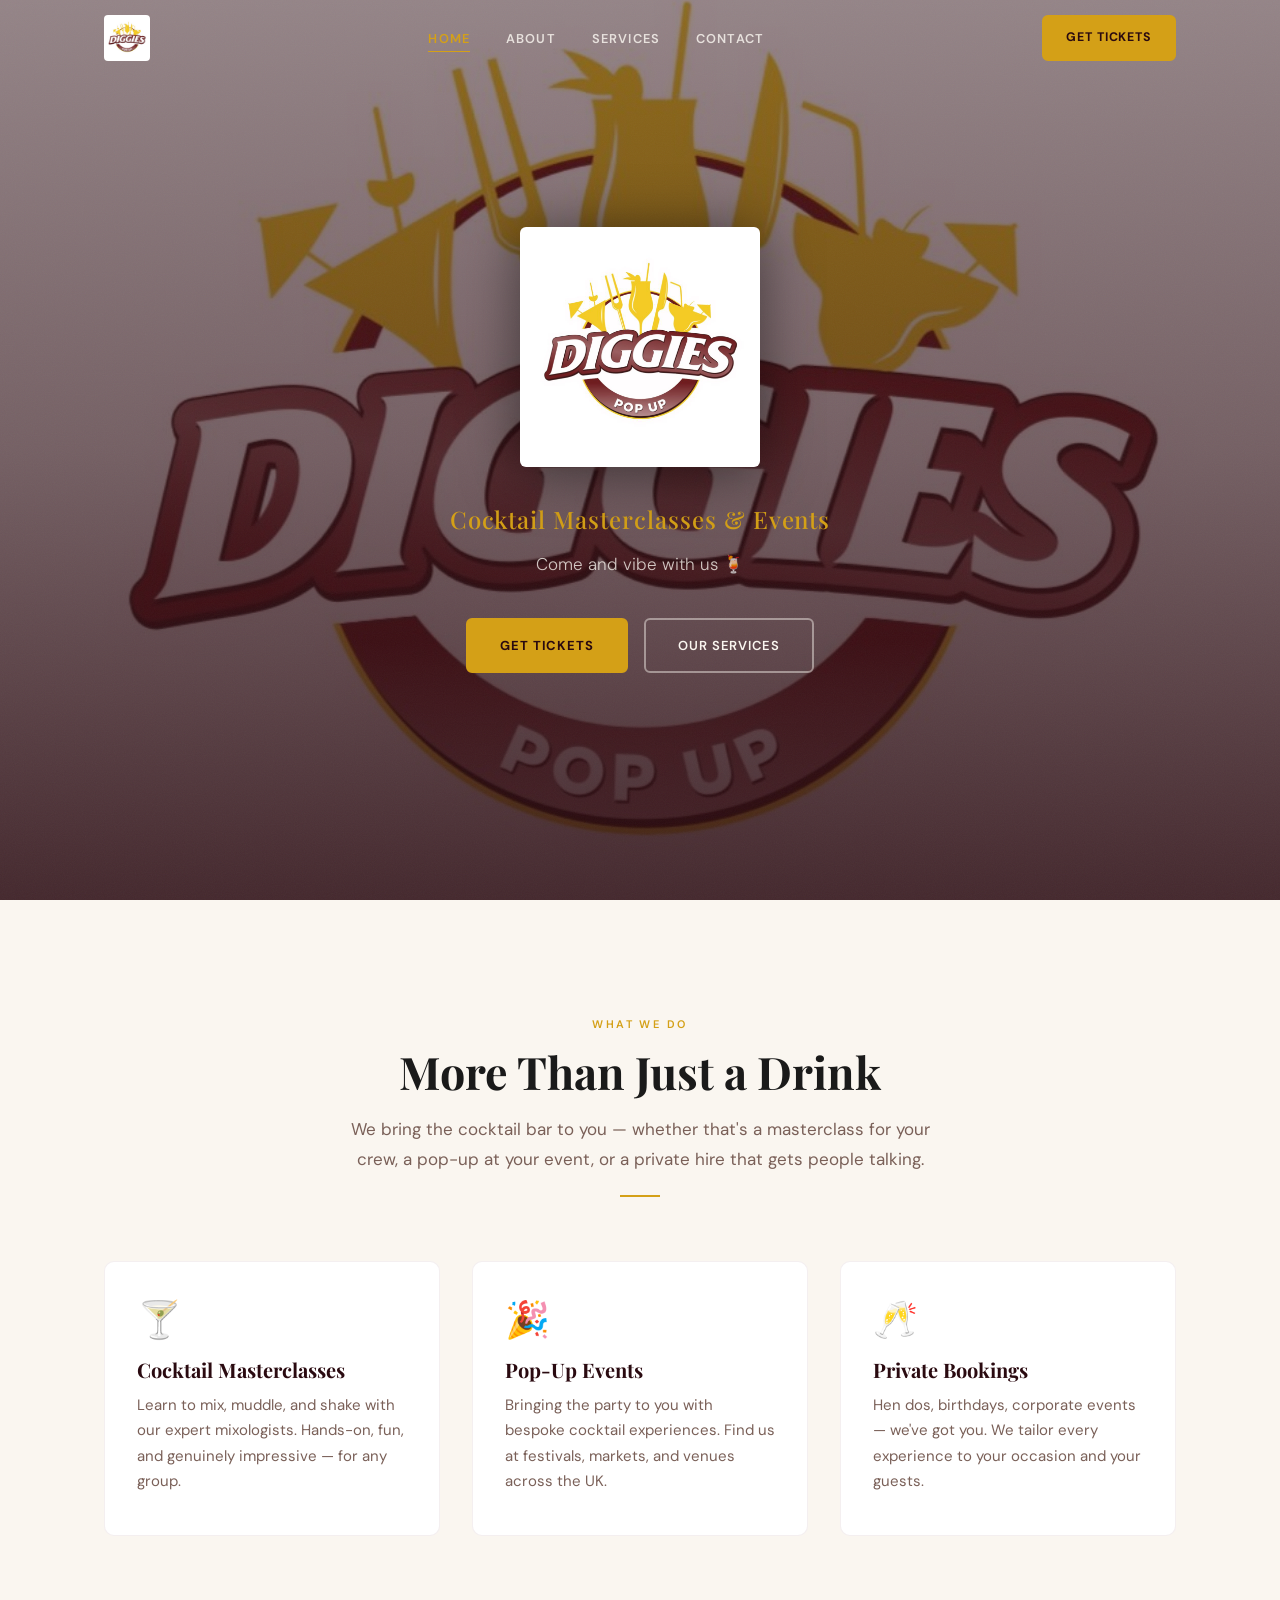
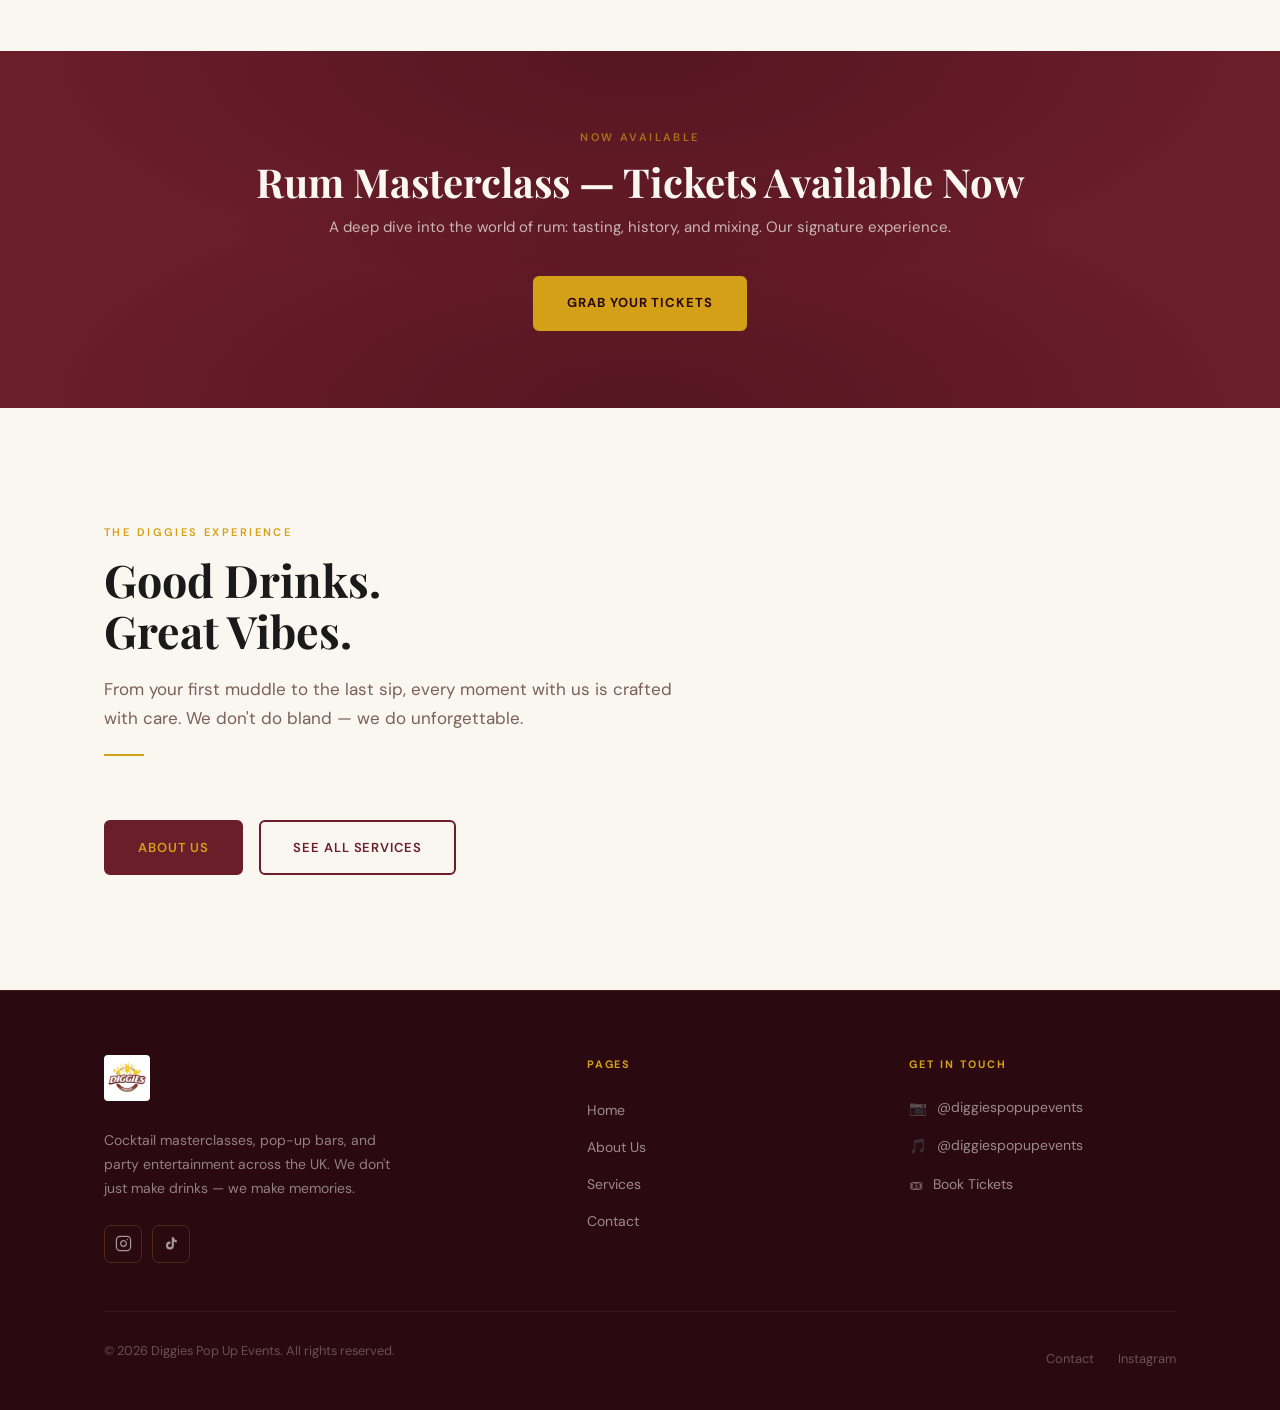
==== commit 7f665d06: "Remove gallery page and all navigation links" ====
--- a/index.html
+++ b/index.html
@@ -46,7 +46,6 @@
         <li><a href="index.html"    class="nav__link active">Home</a></li>
         <li><a href="about.html"    class="nav__link">About</a></li>
         <li><a href="services.html" class="nav__link">Services</a></li>
-        <li><a href="gallery.html"  class="nav__link">Gallery</a></li>
         <li><a href="contact.html"  class="nav__link">Contact</a></li>
       </ul>
 
@@ -72,7 +71,6 @@
     <a href="index.html"    class="nav__mobile-link active">Home</a>
     <a href="about.html"    class="nav__mobile-link">About</a>
     <a href="services.html" class="nav__mobile-link">Services</a>
-    <a href="gallery.html"  class="nav__mobile-link">Gallery</a>
     <a href="contact.html"  class="nav__mobile-link">Contact</a>
     <a href="https://www.tickettailor.com/events/diggiespopupevents/2142839"
        target="_blank" rel="noopener noreferrer"
@@ -245,7 +243,6 @@
             <li><a href="index.html"    class="footer__nav-link">Home</a></li>
             <li><a href="about.html"    class="footer__nav-link">About Us</a></li>
             <li><a href="services.html" class="footer__nav-link">Services</a></li>
-            <li><a href="gallery.html"  class="footer__nav-link">Gallery</a></li>
             <li><a href="contact.html"  class="footer__nav-link">Contact</a></li>
           </ul>
         </div>
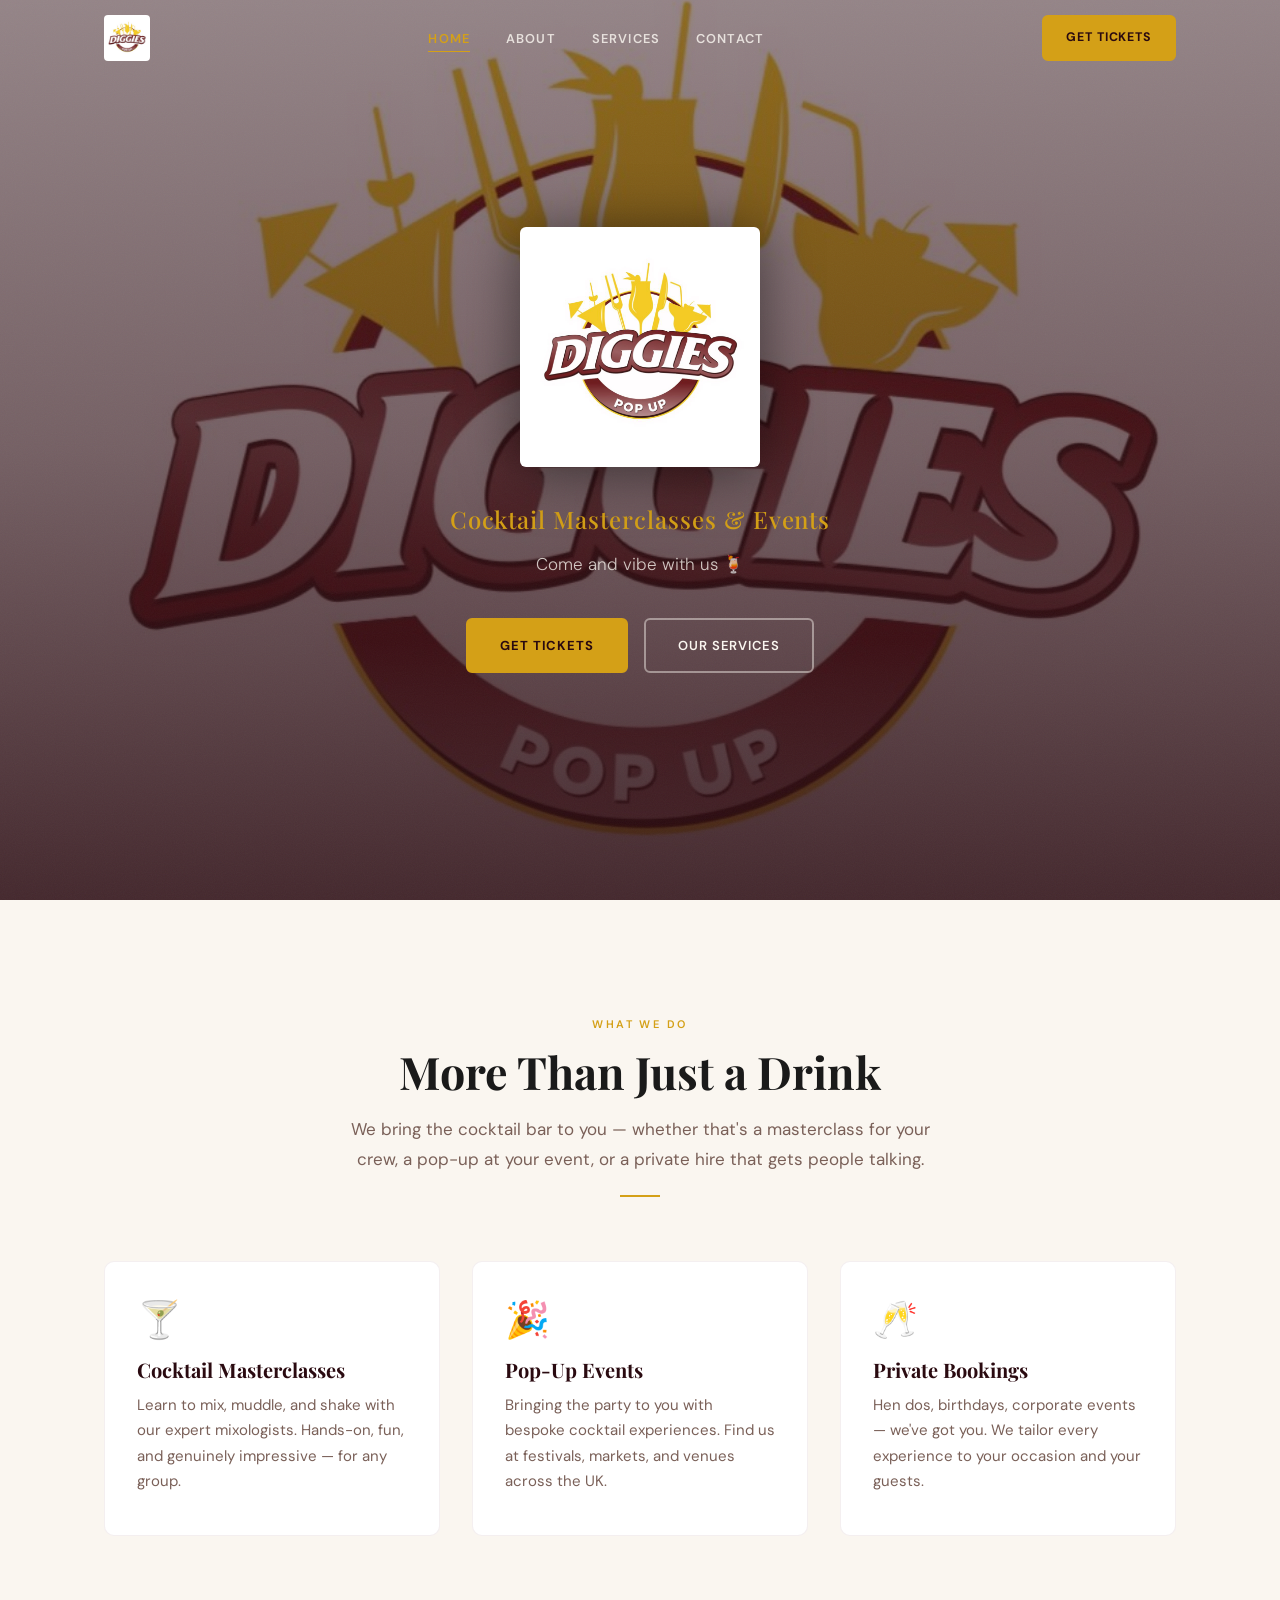
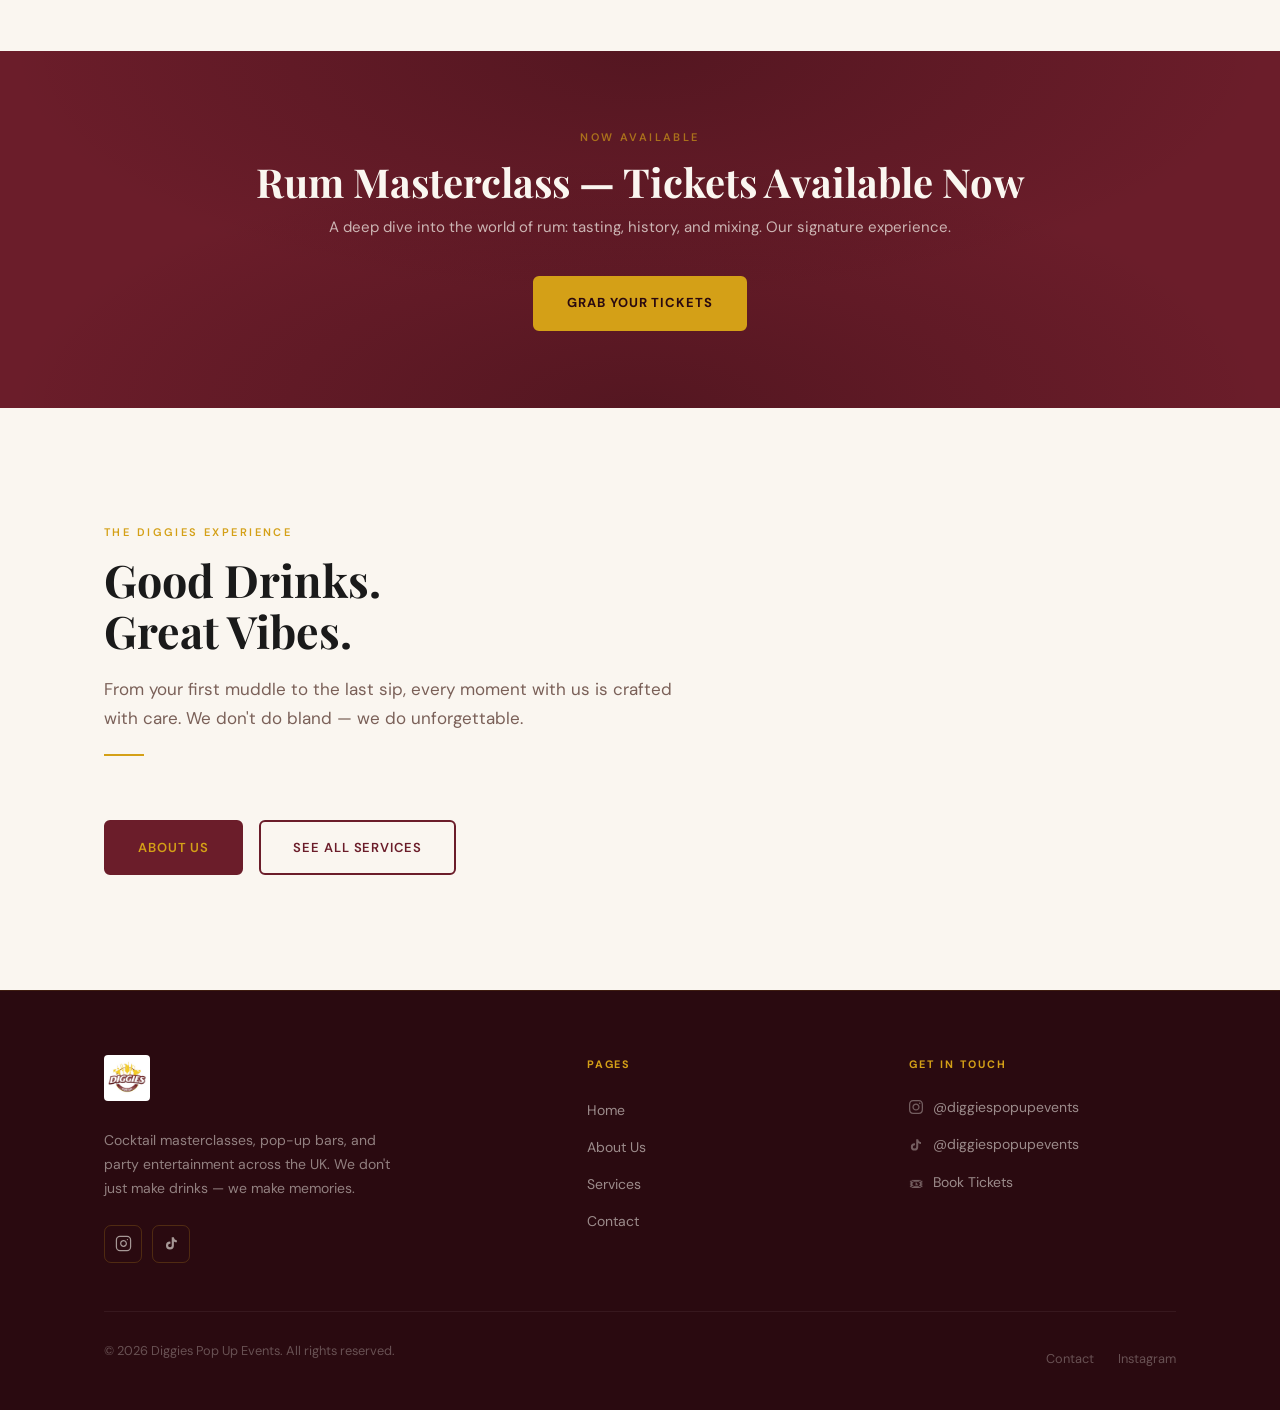
==== commit 989bed73: "Replace camera and note emojis with Instagram and TikTok brand SVG logos" ====
--- a/index.html
+++ b/index.html
@@ -255,7 +255,7 @@
               <a href="https://www.instagram.com/diggiespopupevents"
                  target="_blank" rel="noopener noreferrer"
                  class="footer__info-item">
-                <span class="info-icon">📷</span>
+                <svg class="info-icon" xmlns="http://www.w3.org/2000/svg" width="14" height="14" viewBox="0 0 24 24" fill="currentColor"><path d="M12 2.163c3.204 0 3.584.012 4.85.07 3.252.148 4.771 1.691 4.919 4.919.058 1.265.069 1.645.069 4.849 0 3.205-.012 3.584-.069 4.849-.149 3.225-1.664 4.771-4.919 4.919-1.266.058-1.644.07-4.85.07-3.204 0-3.584-.012-4.849-.07-3.26-.149-4.771-1.699-4.919-4.92-.058-1.265-.07-1.644-.07-4.849 0-3.204.013-3.583.07-4.849.149-3.227 1.664-4.771 4.919-4.919 1.266-.057 1.645-.069 4.849-.069zm0-2.163c-3.259 0-3.667.014-4.947.072-4.358.2-6.78 2.618-6.98 6.98-.059 1.281-.073 1.689-.073 4.948 0 3.259.014 3.668.072 4.948.2 4.358 2.618 6.78 6.98 6.98 1.281.058 1.689.072 4.948.072 3.259 0 3.668-.014 4.948-.072 4.354-.2 6.782-2.618 6.979-6.98.059-1.28.073-1.689.073-4.948 0-3.259-.014-3.667-.072-4.947-.196-4.354-2.617-6.78-6.979-6.98-1.281-.059-1.69-.073-4.949-.073zm0 5.838c-3.403 0-6.162 2.759-6.162 6.162s2.759 6.163 6.162 6.163 6.162-2.759 6.162-6.163c0-3.403-2.759-6.162-6.162-6.162zm0 10.162c-2.209 0-4-1.79-4-4 0-2.209 1.791-4 4-4s4 1.791 4 4c0 2.21-1.791 4-4 4zm6.406-11.845c-.796 0-1.441.645-1.441 1.44s.645 1.44 1.441 1.44c.795 0 1.439-.645 1.439-1.44s-.644-1.44-1.439-1.44z"/></svg>
                 @diggiespopupevents
               </a>
             </li>
@@ -263,7 +263,7 @@
               <a href="https://www.tiktok.com/@diggiespopupevents"
                  target="_blank" rel="noopener noreferrer"
                  class="footer__info-item">
-                <span class="info-icon">🎵</span>
+                <svg class="info-icon" xmlns="http://www.w3.org/2000/svg" width="14" height="14" viewBox="0 0 24 24" fill="currentColor"><path d="M19.59 6.69a4.83 4.83 0 0 1-3.77-4.25V2h-3.45v13.67a2.89 2.89 0 0 1-2.88 2.5 2.89 2.89 0 0 1-2.89-2.89 2.89 2.89 0 0 1 2.89-2.89c.28 0 .54.04.79.1V9.01a6.27 6.27 0 0 0-.79-.05 6.34 6.34 0 0 0-6.34 6.34 6.34 6.34 0 0 0 6.34 6.34 6.34 6.34 0 0 0 6.33-6.34v-6.7a8.18 8.18 0 0 0 4.78 1.52v-3.4a4.85 4.85 0 0 1-1.01-.03z"/></svg>
                 @diggiespopupevents
               </a>
             </li>
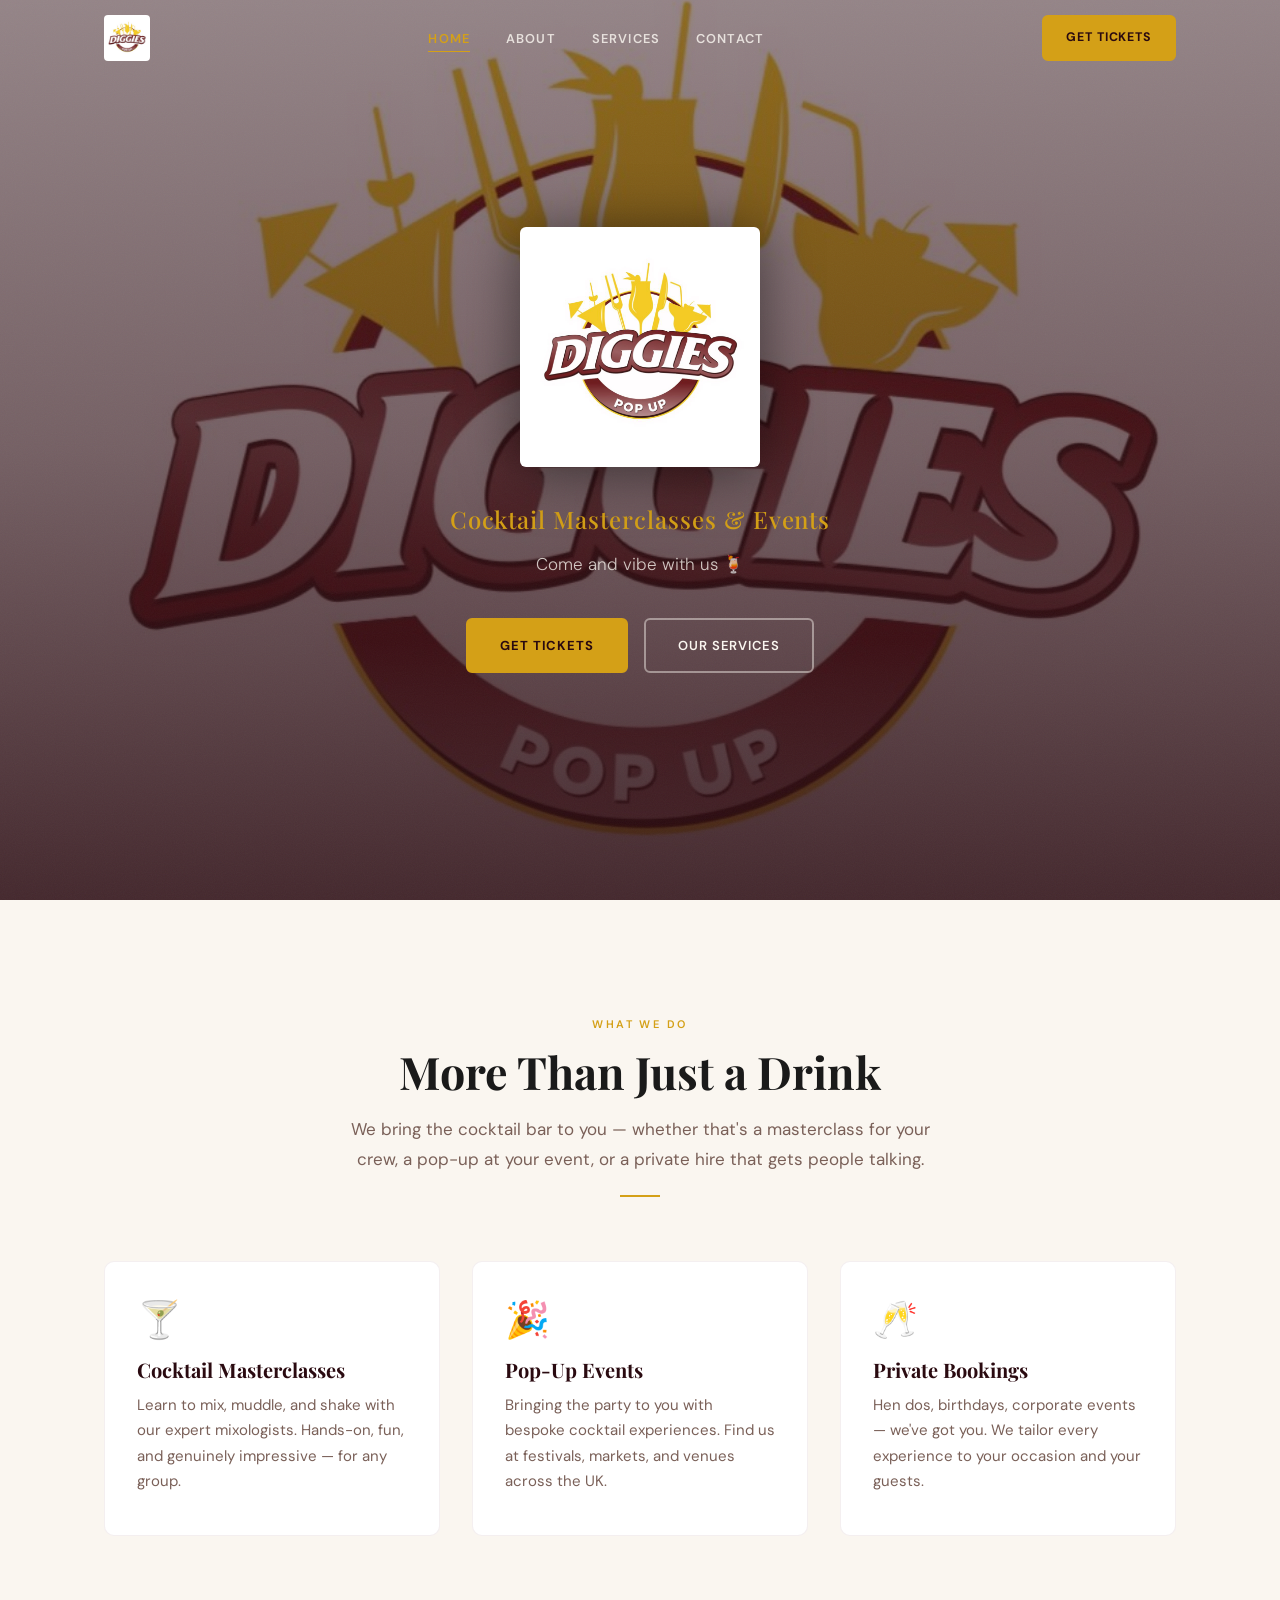
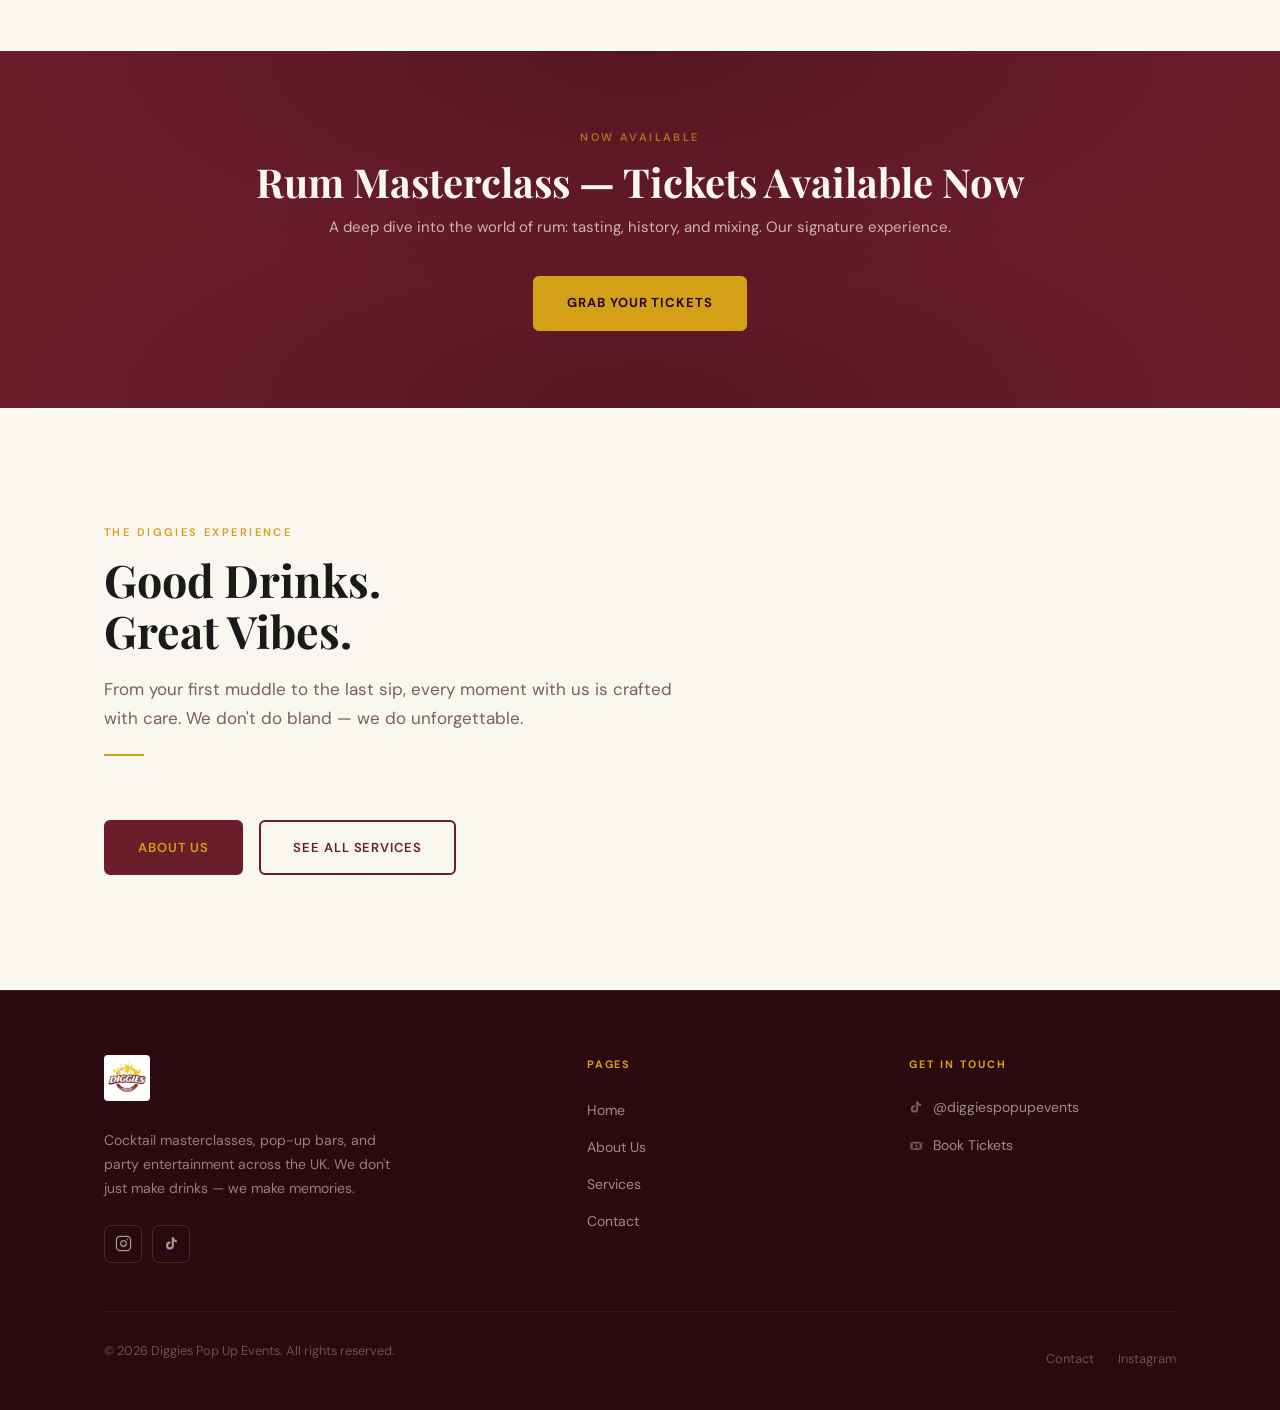
==== commit 591d46d0: "Remove Instagram from footer contact column" ====
--- a/index.html
+++ b/index.html
@@ -252,14 +252,6 @@
           <p class="footer__col-title">Get In Touch</p>
           <ul class="footer__info-list" role="list">
             <li>
-              <a href="https://www.instagram.com/diggiespopupevents"
-                 target="_blank" rel="noopener noreferrer"
-                 class="footer__info-item">
-                <svg class="info-icon" xmlns="http://www.w3.org/2000/svg" width="14" height="14" viewBox="0 0 24 24" fill="currentColor"><path d="M12 2.163c3.204 0 3.584.012 4.85.07 3.252.148 4.771 1.691 4.919 4.919.058 1.265.069 1.645.069 4.849 0 3.205-.012 3.584-.069 4.849-.149 3.225-1.664 4.771-4.919 4.919-1.266.058-1.644.07-4.85.07-3.204 0-3.584-.012-4.849-.07-3.26-.149-4.771-1.699-4.919-4.92-.058-1.265-.07-1.644-.07-4.849 0-3.204.013-3.583.07-4.849.149-3.227 1.664-4.771 4.919-4.919 1.266-.057 1.645-.069 4.849-.069zm0-2.163c-3.259 0-3.667.014-4.947.072-4.358.2-6.78 2.618-6.98 6.98-.059 1.281-.073 1.689-.073 4.948 0 3.259.014 3.668.072 4.948.2 4.358 2.618 6.78 6.98 6.98 1.281.058 1.689.072 4.948.072 3.259 0 3.668-.014 4.948-.072 4.354-.2 6.782-2.618 6.979-6.98.059-1.28.073-1.689.073-4.948 0-3.259-.014-3.667-.072-4.947-.196-4.354-2.617-6.78-6.979-6.98-1.281-.059-1.69-.073-4.949-.073zm0 5.838c-3.403 0-6.162 2.759-6.162 6.162s2.759 6.163 6.162 6.163 6.162-2.759 6.162-6.163c0-3.403-2.759-6.162-6.162-6.162zm0 10.162c-2.209 0-4-1.79-4-4 0-2.209 1.791-4 4-4s4 1.791 4 4c0 2.21-1.791 4-4 4zm6.406-11.845c-.796 0-1.441.645-1.441 1.44s.645 1.44 1.441 1.44c.795 0 1.439-.645 1.439-1.44s-.644-1.44-1.439-1.44z"/></svg>
-                @diggiespopupevents
-              </a>
-            </li>
-            <li>
               <a href="https://www.tiktok.com/@diggiespopupevents"
                  target="_blank" rel="noopener noreferrer"
                  class="footer__info-item">
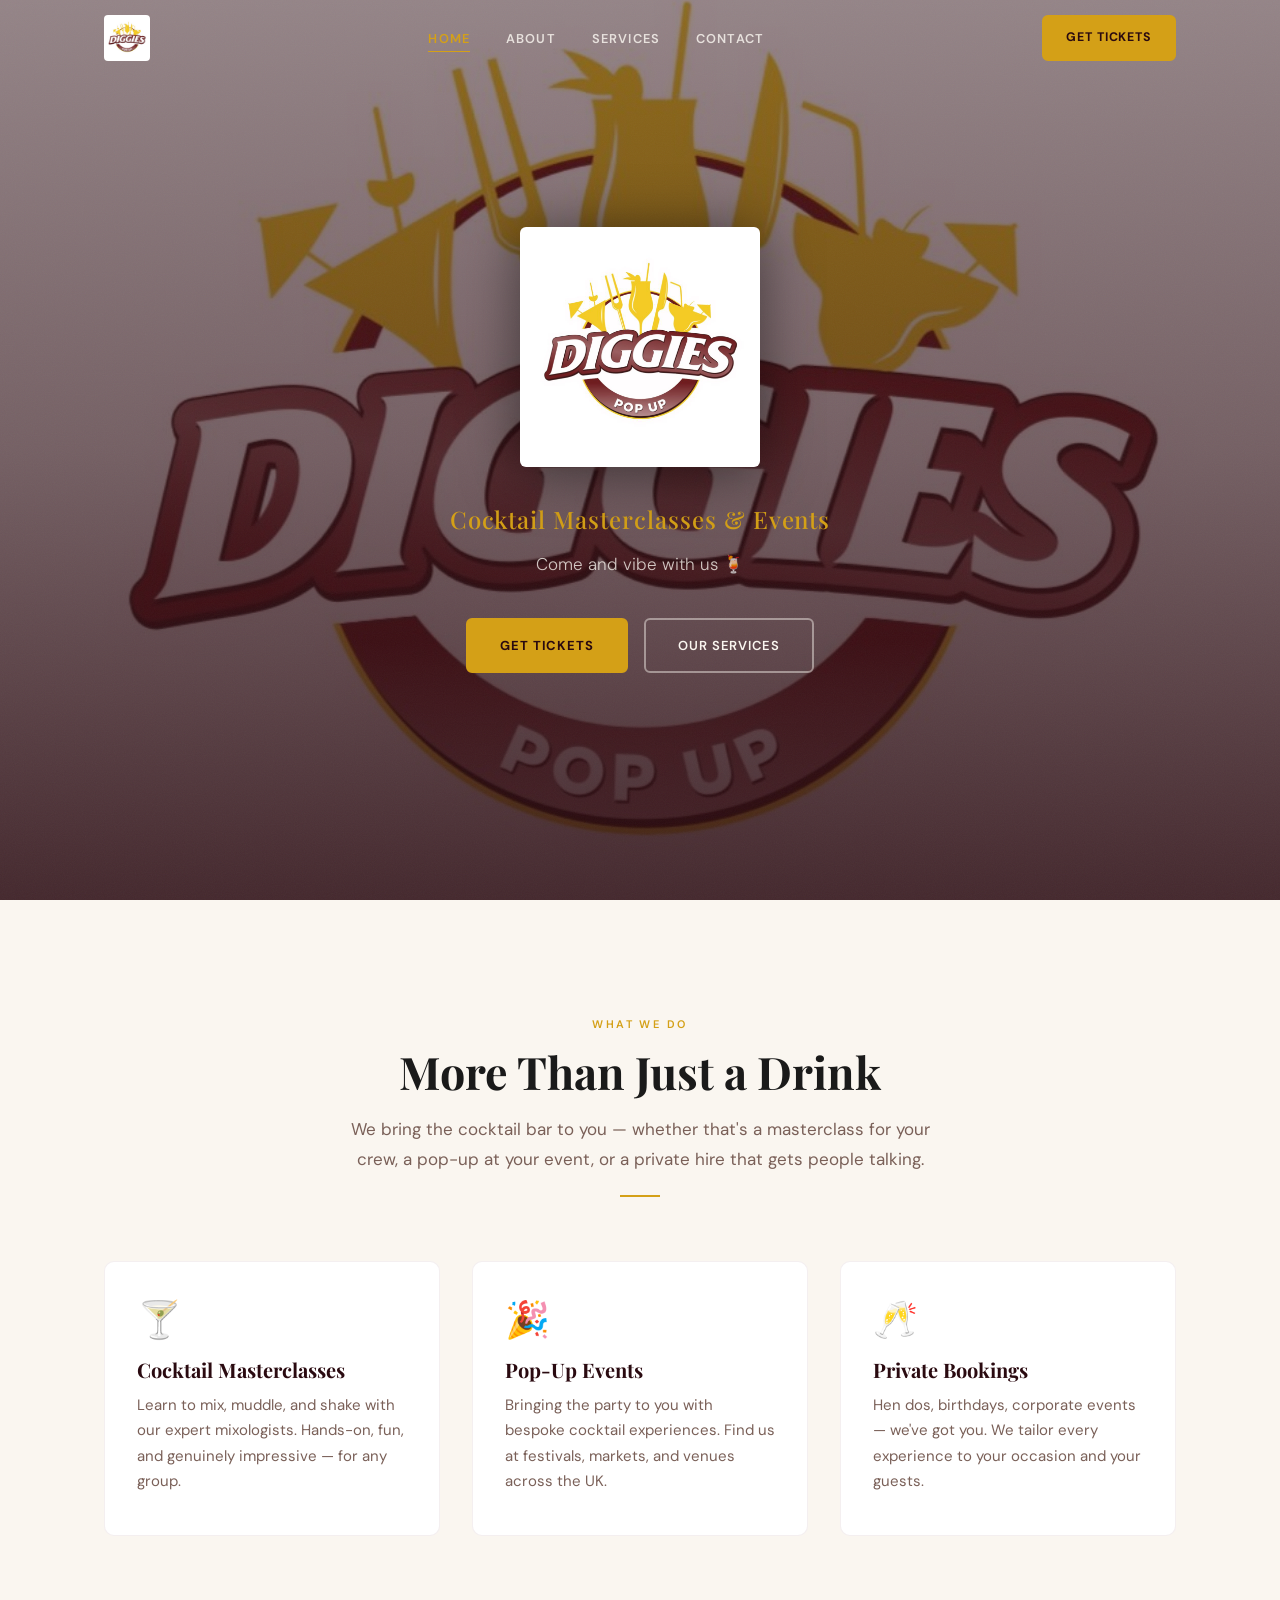
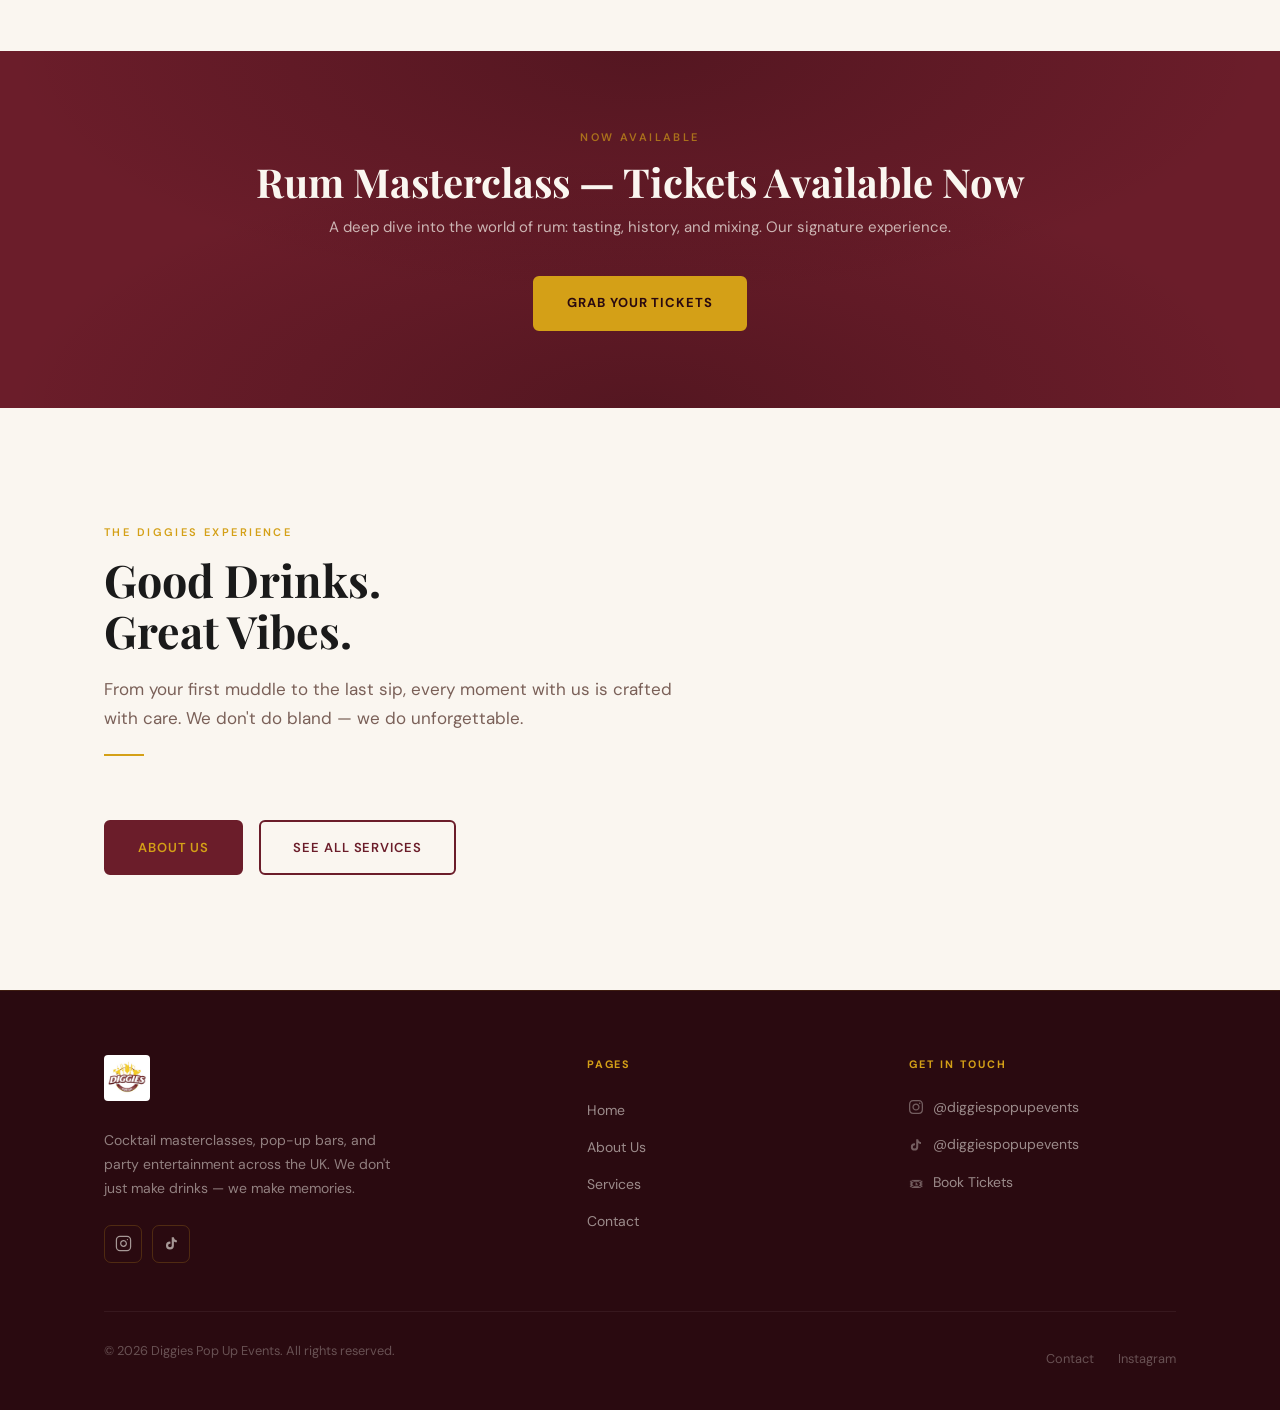
==== commit c64022a2: "Revert "Remove Instagram from footer contact column" This reverts commit 591d46d0f4b8e81b50f4641971f" ====
--- a/index.html
+++ b/index.html
@@ -252,6 +252,14 @@
           <p class="footer__col-title">Get In Touch</p>
           <ul class="footer__info-list" role="list">
             <li>
+              <a href="https://www.instagram.com/diggiespopupevents"
+                 target="_blank" rel="noopener noreferrer"
+                 class="footer__info-item">
+                <svg class="info-icon" xmlns="http://www.w3.org/2000/svg" width="14" height="14" viewBox="0 0 24 24" fill="currentColor"><path d="M12 2.163c3.204 0 3.584.012 4.85.07 3.252.148 4.771 1.691 4.919 4.919.058 1.265.069 1.645.069 4.849 0 3.205-.012 3.584-.069 4.849-.149 3.225-1.664 4.771-4.919 4.919-1.266.058-1.644.07-4.85.07-3.204 0-3.584-.012-4.849-.07-3.26-.149-4.771-1.699-4.919-4.92-.058-1.265-.07-1.644-.07-4.849 0-3.204.013-3.583.07-4.849.149-3.227 1.664-4.771 4.919-4.919 1.266-.057 1.645-.069 4.849-.069zm0-2.163c-3.259 0-3.667.014-4.947.072-4.358.2-6.78 2.618-6.98 6.98-.059 1.281-.073 1.689-.073 4.948 0 3.259.014 3.668.072 4.948.2 4.358 2.618 6.78 6.98 6.98 1.281.058 1.689.072 4.948.072 3.259 0 3.668-.014 4.948-.072 4.354-.2 6.782-2.618 6.979-6.98.059-1.28.073-1.689.073-4.948 0-3.259-.014-3.667-.072-4.947-.196-4.354-2.617-6.78-6.979-6.98-1.281-.059-1.69-.073-4.949-.073zm0 5.838c-3.403 0-6.162 2.759-6.162 6.162s2.759 6.163 6.162 6.163 6.162-2.759 6.162-6.163c0-3.403-2.759-6.162-6.162-6.162zm0 10.162c-2.209 0-4-1.79-4-4 0-2.209 1.791-4 4-4s4 1.791 4 4c0 2.21-1.791 4-4 4zm6.406-11.845c-.796 0-1.441.645-1.441 1.44s.645 1.44 1.441 1.44c.795 0 1.439-.645 1.439-1.44s-.644-1.44-1.439-1.44z"/></svg>
+                @diggiespopupevents
+              </a>
+            </li>
+            <li>
               <a href="https://www.tiktok.com/@diggiespopupevents"
                  target="_blank" rel="noopener noreferrer"
                  class="footer__info-item">
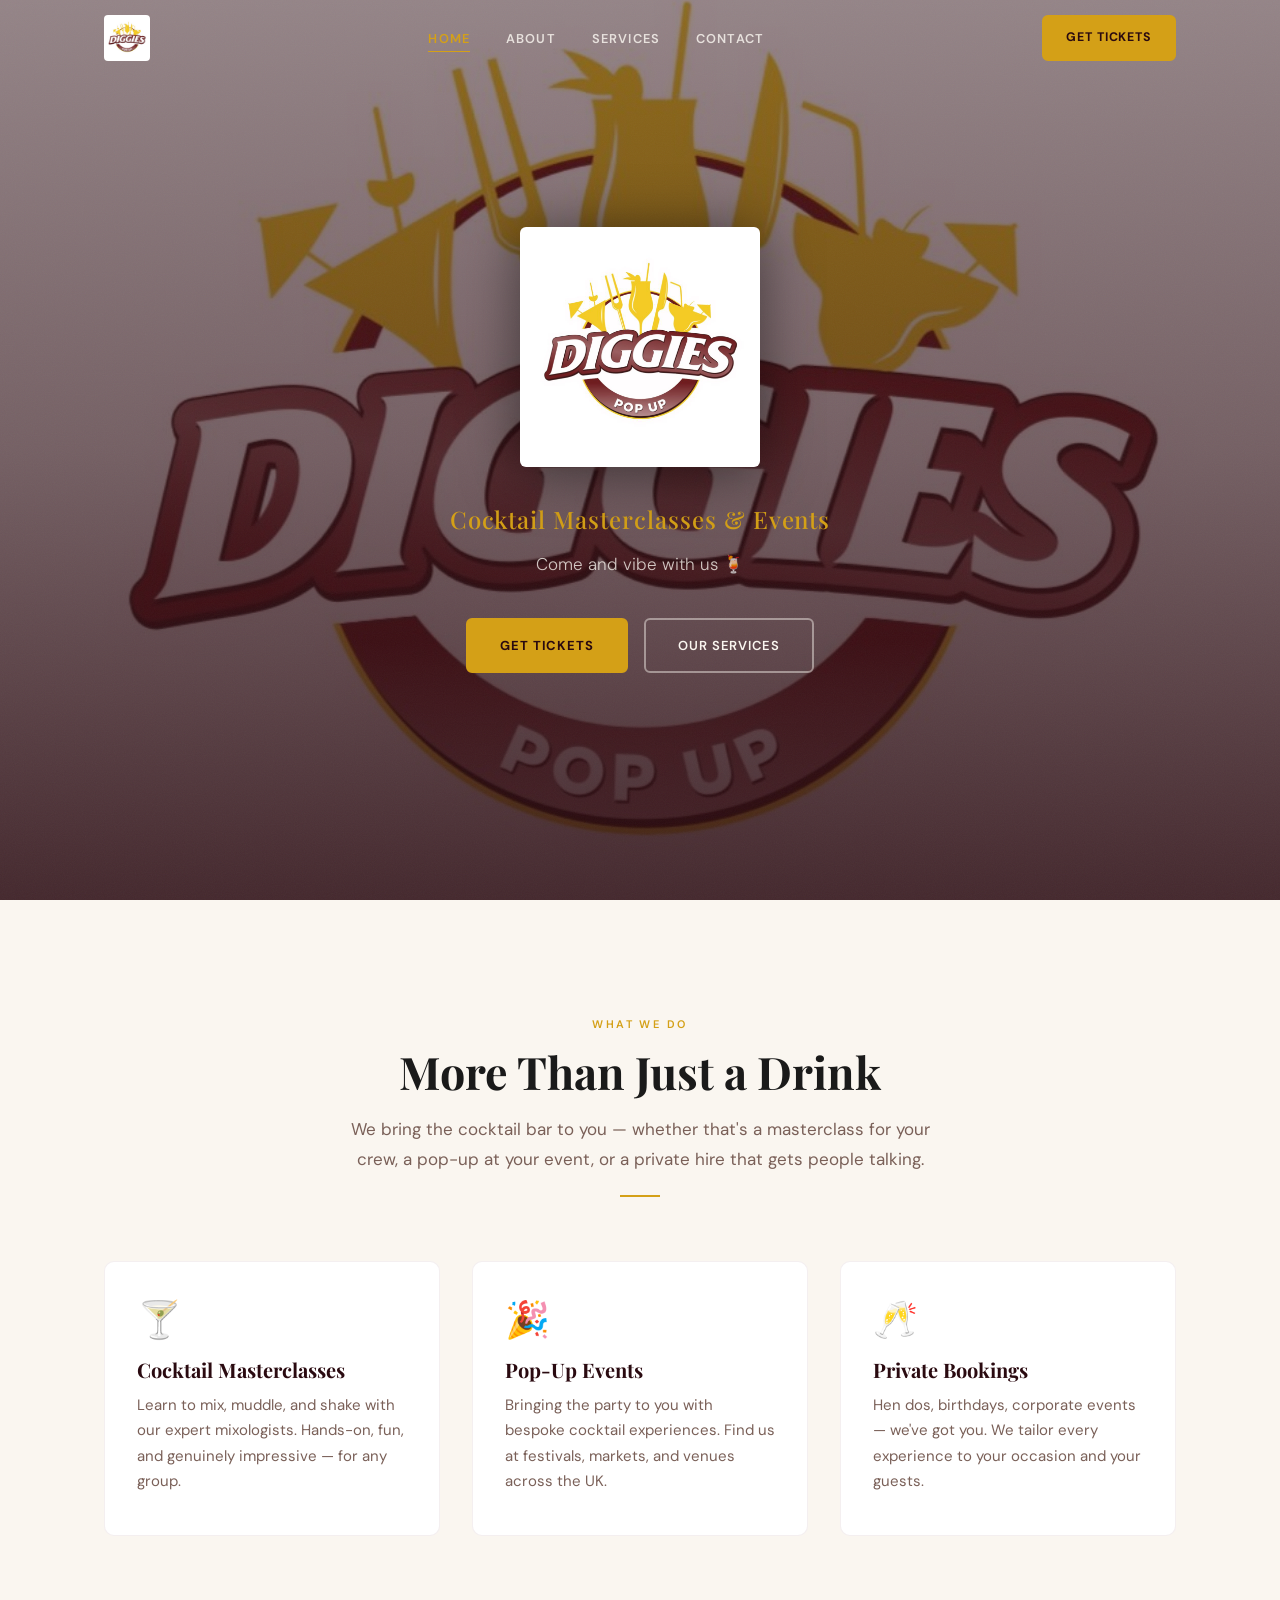
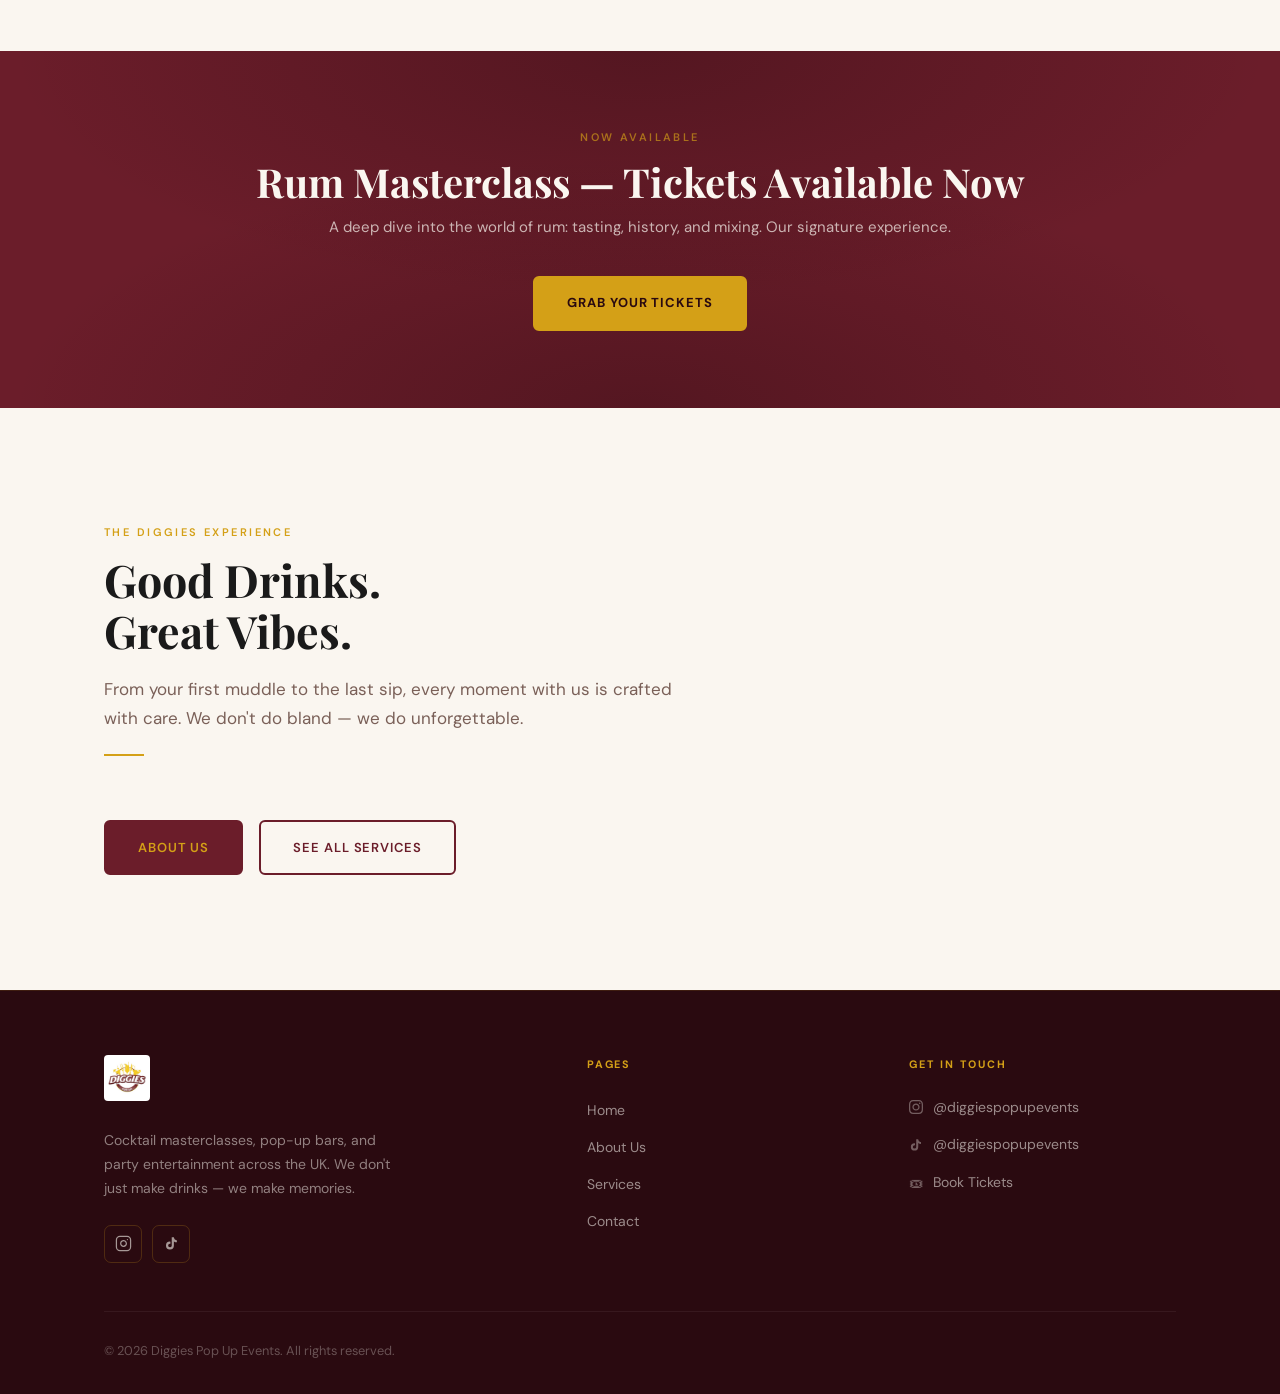
==== commit 54a1af0c: "Remove Contact and Instagram links from footer copyright bar" ====
--- a/index.html
+++ b/index.html
@@ -282,10 +282,6 @@
 
       <div class="footer__bottom">
         <p class="footer__copy">© 2026 Diggies Pop Up Events. All rights reserved.</p>
-        <div class="footer__bottom-links">
-          <a href="contact.html" class="footer__bottom-link">Contact</a>
-          <a href="https://www.instagram.com/diggiespopupevents" target="_blank" rel="noopener noreferrer" class="footer__bottom-link">Instagram</a>
-        </div>
       </div>
 
     </div>
